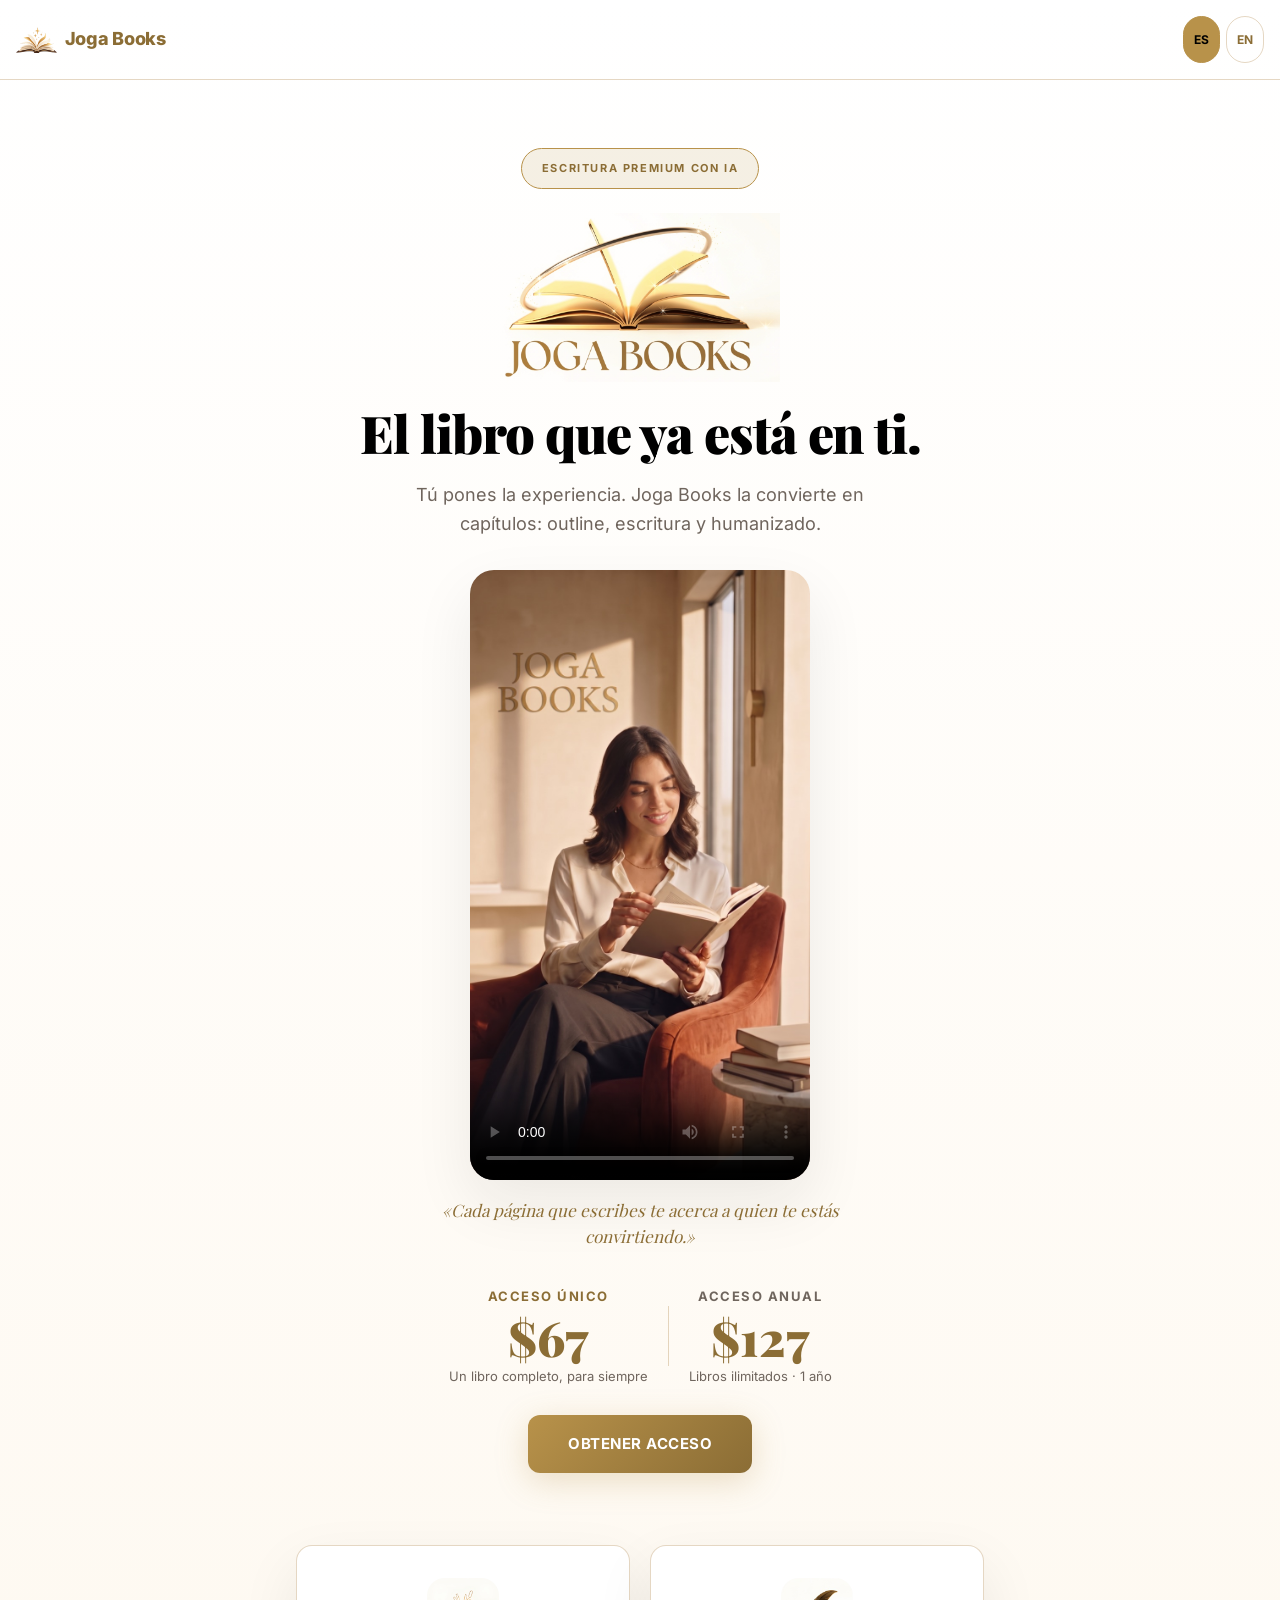
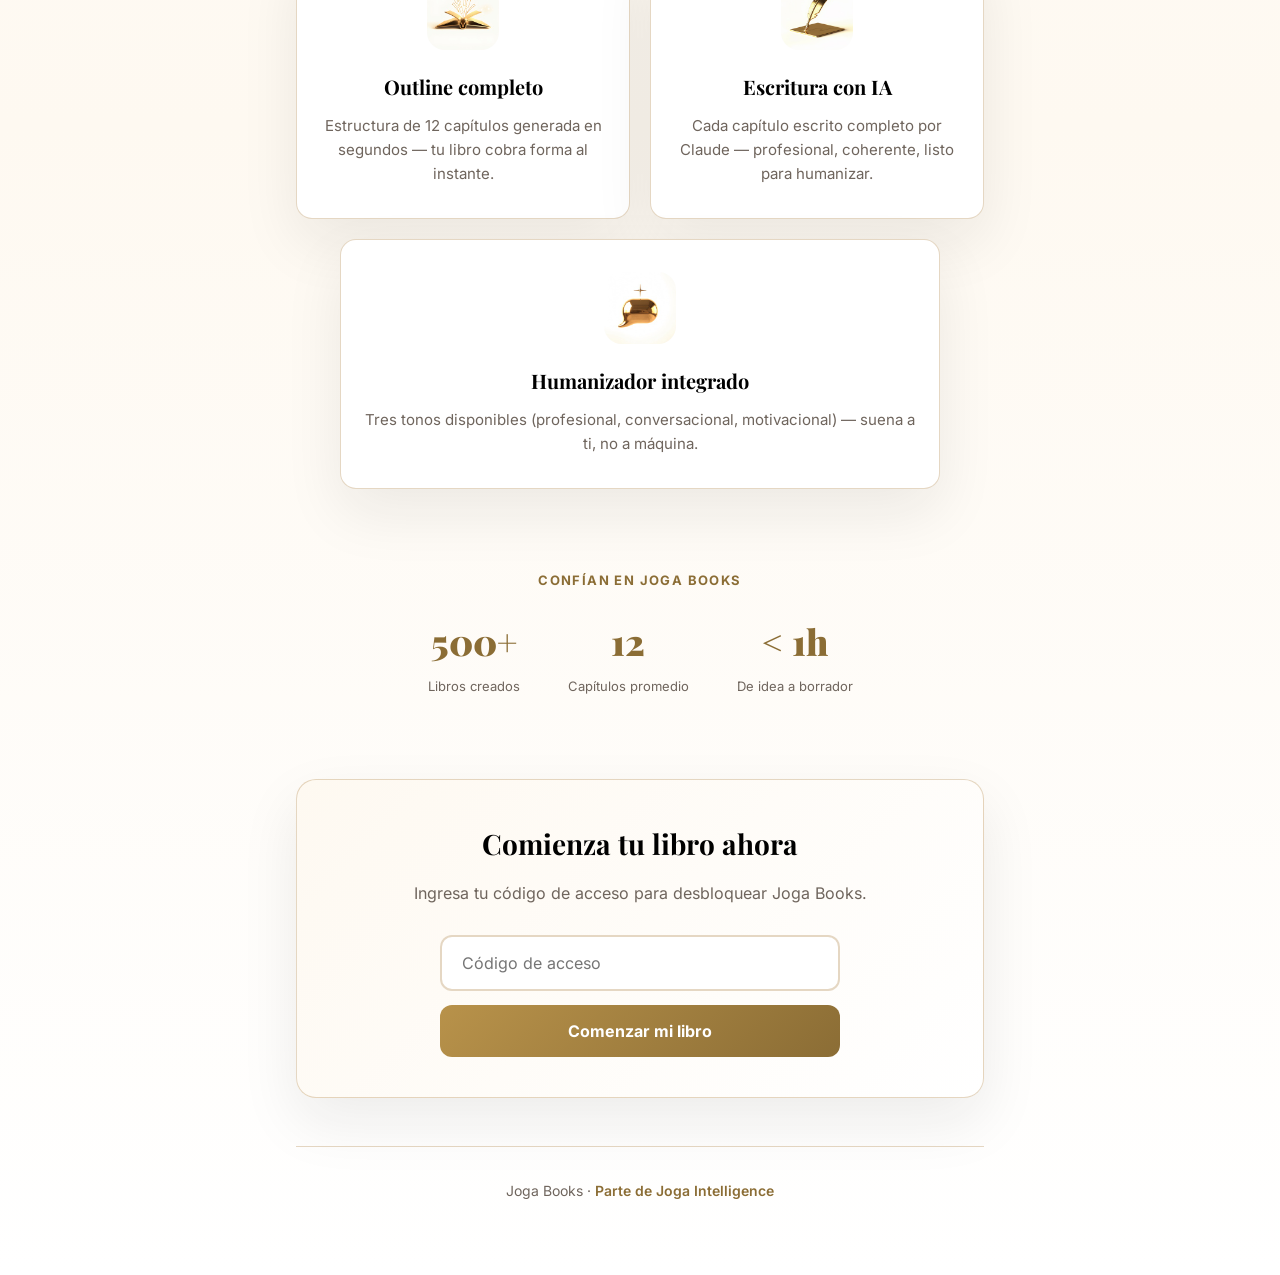
==== index.html @ 88cb4d75 "fix: merge conflict resuelto — pricing + video hero / merge conflict resolved" ====
<!DOCTYPE html>
<html lang="es">
<head>
<meta charset="UTF-8">
<meta name="viewport" content="width=device-width, initial-scale=1, viewport-fit=cover">
<title>Joga Books</title>
<meta name="theme-color" content="#b8924a">
<link rel="manifest" href="./assets/manifest.json">
<link rel="icon" type="image/png" sizes="32x32" href="./assets/favicon-32.png">
<link rel="apple-touch-icon" href="./assets/apple-touch-icon.png">
<link rel="stylesheet" href="./assets/styles.css">
<style>
  /* v26: landing profesional mejorada — hero mas impactante, mejor jerarquia, mas breathing room / v26: improved professional landing — more impactful hero, better hierarchy, more breathing room */
  .hero-section { text-align: center; padding: 48px 0 32px; max-width: 640px; margin: 0 auto; }
  .badge { display: inline-block; border: 1px solid var(--accent); border-radius: 999px; padding: 10px 20px; font-size: 11px; font-weight: 700; letter-spacing: 1.6px; color: var(--accent-text); text-transform: uppercase; background: var(--accent-soft); margin-bottom: 24px; }
  .logo-hero { display: block; width: 280px; max-width: 100%; height: auto; margin: 0 auto 24px; mix-blend-mode: multiply; }
  .hero-title { font-family: 'Playfair Display', Georgia, serif; font-size: 52px; font-weight: 900; line-height: 1.05; letter-spacing: -1px; margin-bottom: 20px; }
  @media (max-width: 480px) { .hero-title { font-size: 42px; } }
  .hero-subtitle { font-size: 18px; line-height: 1.6; color: var(--muted); max-width: 520px; margin: 0 auto; }

  .hero-photo-frame { max-width: 340px; margin: 32px auto 8px; border-radius: 24px; overflow: hidden; box-shadow: var(--shadow); aspect-ratio: 803 / 1440; }
  .hero-photo-frame video { display: block; width: 100%; height: 100%; object-fit: cover; background: #000; }
  .hero-quote { max-width: 420px; margin: 18px auto 0; font-family: 'Playfair Display', Georgia, serif; font-style: italic; font-size: 17px; line-height: 1.5; color: var(--accent-text); }

  .features-grid { display: grid; grid-template-columns: repeat(auto-fit, minmax(280px, 1fr)); gap: 20px; margin: 40px 0; }
  .feature-card { background: var(--surface); border: 1px solid var(--border); border-radius: 16px; padding: 32px 24px; text-align: center; transition: all 0.2s; box-shadow: var(--shadow); }
  .feature-card:hover { transform: translateY(-2px); box-shadow: 0 32px 80px rgba(31,25,22,.12); border-color: var(--accent); }
  .icon-wrap { position: relative; width: 72px; height: 72px; margin: 0 auto 20px; }
  .icon-poster, .icon-clip { position: absolute; inset: 0; width: 100%; height: 100%; object-fit: cover; border-radius: 18px; transition: opacity .3s; }
  .icon-clip { opacity: 0; mix-blend-mode: multiply; }
  .icon-clip.is-playing { opacity: 1; }
  .icon-poster.is-hidden { opacity: 0; }
  .feature-title { font-family: 'Playfair Display', Georgia, serif; font-size: 20px; font-weight: 700; margin-bottom: 10px; color: var(--text); }
  .feature-desc { font-size: 15px; line-height: 1.6; color: var(--muted); }
  
  .cta-section { background: linear-gradient(135deg, var(--surface-2), #fff); border: 1px solid var(--border); border-radius: 20px; padding: 40px 32px; text-align: center; margin: 48px 0; box-shadow: var(--shadow); }
  .cta-title { font-family: 'Playfair Display', Georgia, serif; font-size: 28px; font-weight: 700; margin-bottom: 12px; }
  .cta-desc { font-size: 16px; color: var(--muted); margin-bottom: 28px; }
  .input-wrapper { max-width: 400px; margin: 0 auto; }
  .input { width: 100%; padding: 16px 20px; border: 2px solid var(--border); border-radius: 12px; font-size: 16px; background: white; transition: all 0.2s; }
  .input:focus { outline: none; border-color: var(--accent); box-shadow: 0 0 0 3px var(--accent-soft); }
  .error-text { color: var(--color-error); font-size: 14px; margin-top: 10px; display: none; font-weight: 500; }
  .btn { display: block; width: 100%; padding: 16px 24px; border: none; border-radius: 12px; font-size: 16px; font-weight: 700; cursor: pointer; transition: all 0.2s; }
  .btn-primary { background: linear-gradient(135deg, var(--accent), var(--accent-text)); color: white; margin-top: 14px; }
  .btn-primary:hover:not(:disabled) { transform: translateY(-1px); box-shadow: 0 12px 32px rgba(184,146,74,.3); }
  .btn-primary:disabled { opacity: 0.6; cursor: not-allowed; }
  
  .social-proof { text-align: center; margin: 48px 0 24px; padding: 32px 20px; }
  .social-proof-title { font-size: 13px; font-weight: 700; text-transform: uppercase; letter-spacing: 1.4px; color: var(--accent-text); margin-bottom: 20px; }
  .stats { display: flex; justify-content: center; gap: 48px; flex-wrap: wrap; }
  .stat { text-align: center; }
  .stat-number { font-family: 'Playfair Display', Georgia, serif; font-size: 36px; font-weight: 900; color: var(--accent-text); display: block; }
  .stat-label { font-size: 13px; color: var(--muted); margin-top: 4px; }
  
  .footer { text-align: center; padding: 32px 20px; border-top: 1px solid var(--border); margin-top: 48px; }
  .footer-text { font-size: 14px; color: var(--muted); }
  .footer-link { color: var(--accent-text); text-decoration: none; font-weight: 600; }
  .footer-link:hover { text-decoration: underline; }
</style>
</head>
<body>
<header class="header">
  <div class="logo"><img src="./assets/logo-mark.png" alt="" width="41" height="26"> Joga Books</div>
  <div class="lang-switch">
    <button class="lang-btn" id="langEs" aria-label="Cambiar a español / Switch to Spanish">ES</button>
    <button class="lang-btn" id="langEn" aria-label="Cambiar a inglés / Switch to English">EN</button>
  </div>
</header>

<main class="container">
  <section class="hero-section">
    <span class="badge" data-i18n="hero.badge"></span>
    <img class="logo-hero" src="./assets/logo-hero.jpg" alt="" width="900" height="545">
    <h1 class="hero-title" data-i18n="hero.title"></h1>
    <p class="hero-subtitle" data-i18n="hero.subtitle"></p>
    <div class="hero-photo-frame">
      <video controls playsinline preload="metadata" poster="./assets/images/hero-lectora.jpg" width="803" height="1440">
        <source src="./assets/videos/hero-lectora.mp4" type="video/mp4">
      </video>
    </div>
    <p class="hero-quote" data-i18n="hero.quote"></p>

    <!-- PRICING STRIP -->
    <div style="display:flex;align-items:center;justify-content:center;gap:20px;margin-top:36px;flex-wrap:wrap;">
      <div style="text-align:center;">
        <div style="font-size:13px;font-weight:700;letter-spacing:1.5px;text-transform:uppercase;color:var(--accent-text);margin-bottom:6px;" data-i18n="pricing.label"></div>
        <div style="font-size:48px;font-weight:900;font-family:'Playfair Display',Georgia,serif;color:var(--accent-text);line-height:1;" data-i18n="pricing.price"></div>
        <div style="font-size:13px;color:var(--muted);margin-top:4px;" data-i18n="pricing.sub"></div>
      </div>
      <div style="width:1px;height:60px;background:var(--border);"></div>
      <div style="text-align:center;">
        <div style="font-size:13px;font-weight:700;letter-spacing:1.5px;text-transform:uppercase;color:var(--muted);margin-bottom:6px;" data-i18n="pricing.label2"></div>
        <div style="font-size:48px;font-weight:900;font-family:'Playfair Display',Georgia,serif;color:var(--accent-text);line-height:1;" data-i18n="pricing.price2"></div>
        <div style="font-size:13px;color:var(--muted);margin-top:4px;" data-i18n="pricing.sub2"></div>
      </div>
    </div>
    <a href="#access" style="display:inline-block;margin-top:28px;padding:16px 40px;background:linear-gradient(135deg,var(--accent),var(--accent-text));color:white;font-size:15px;font-weight:700;border-radius:12px;text-decoration:none;letter-spacing:0.5px;box-shadow:0 8px 32px rgba(184,146,74,.28);transition:all .3s;" data-i18n="pricing.cta"></a>
  </section>

  <section class="features-grid">
    <div class="feature-card">
      <div class="icon-wrap" aria-hidden="true">
        <img class="icon-poster" src="./assets/icon-outline-poster.jpg" alt="" width="240" height="240">
        <video class="icon-clip" src="./assets/icon-outline.mp4" muted playsinline preload="auto" width="240" height="240"></video>
      </div>
      <h3 class="feature-title" data-i18n="features.f1.title"></h3>
      <p class="feature-desc" data-i18n="features.f1.desc"></p>
    </div>
    <div class="feature-card">
      <div class="icon-wrap" aria-hidden="true">
        <img class="icon-poster" src="./assets/icon-chapters-poster.jpg" alt="" width="240" height="240">
        <video class="icon-clip" src="./assets/icon-chapters.mp4" muted playsinline preload="auto" width="240" height="240"></video>
      </div>
      <h3 class="feature-title" data-i18n="features.f2.title"></h3>
      <p class="feature-desc" data-i18n="features.f2.desc"></p>
    </div>
    <div class="feature-card" style="grid-column: 1/-1; max-width: 600px; margin: 0 auto; width: 100%;">
      <div class="icon-wrap" aria-hidden="true">
        <img class="icon-poster" src="./assets/icon-humanizer-poster.jpg" alt="" width="240" height="240">
        <video class="icon-clip" src="./assets/icon-humanizer.mp4" muted playsinline preload="auto" width="240" height="240"></video>
      </div>
      <h3 class="feature-title" data-i18n="features.f3.title"></h3>
      <p class="feature-desc" data-i18n="features.f3.desc"></p>
    </div>
  </section>

  <section class="social-proof">
    <p class="social-proof-title" data-i18n="proof.title"></p>
    <div class="stats">
      <div class="stat">
        <span class="stat-number" data-i18n="proof.stat1.num"></span>
        <span class="stat-label" data-i18n="proof.stat1.label"></span>
      </div>
      <div class="stat">
        <span class="stat-number" data-i18n="proof.stat2.num"></span>
        <span class="stat-label" data-i18n="proof.stat2.label"></span>
      </div>
      <div class="stat">
        <span class="stat-number" data-i18n="proof.stat3.num"></span>
        <span class="stat-label" data-i18n="proof.stat3.label"></span>
      </div>
    </div>
  </section>

  <section class="cta-section">
    <h2 class="cta-title" data-i18n="access.title"></h2>
    <p class="cta-desc" data-i18n="access.desc"></p>
    <div class="input-wrapper">
      <input class="input" id="accessCode" type="text" data-i18n-placeholder="access.placeholder" autocomplete="off">
      <p class="error-text" id="accessError"></p>
      <button class="btn btn-primary" id="enterBtn" data-i18n="access.button"></button>
    </div>
  </section>

  <footer class="footer">
    <p class="footer-text">
      <span data-i18n="footer.text"></span> · 
      <a href="https://joga4live.github.io/joga-intelligence/" class="footer-link" data-i18n="footer.link"></a>
    </p>
  </footer>
</main>

<div id="toast" role="status" aria-live="polite"></div>

<script src="./assets/i18n.js"></script>
<script src="./gate.js"></script>
<script>
"use strict";
var i18n = {
  es: {
    title: "Joga Books",
    hero: { 
      badge: "Escritura premium con IA",
      title: "El libro que ya está en ti.",
      subtitle: "Tú pones la experiencia. Joga Books la convierte en capítulos: outline, escritura y humanizado.",
      quote: "«Cada página que escribes te acerca a quien te estás convirtiendo.»"
    },
    features: { 
      f1: { title: "Outline completo", desc: "Estructura de 12 capítulos generada en segundos — tu libro cobra forma al instante." },
      f2: { title: "Escritura con IA", desc: "Cada capítulo escrito completo por Claude — profesional, coherente, listo para humanizar." },
      f3: { title: "Humanizador integrado", desc: "Tres tonos disponibles (profesional, conversacional, motivacional) — suena a ti, no a máquina." }
    },
    proof: {
      title: "Confían en Joga Books",
      stat1: { num: "500+", label: "Libros creados" },
      stat2: { num: "12", label: "Capítulos promedio" },
      stat3: { num: "< 1h", label: "De idea a borrador" }
    },
    access: { 
      title: "Comienza tu libro ahora",
      desc: "Ingresa tu código de acceso para desbloquear Joga Books.",
      placeholder: "Código de acceso", 
      button: "Comenzar mi libro",
      invalid: "Código inválido. Verifica e intenta de nuevo.", 
      empty: "Ingresa un código." 
    },
    pricing: {
      label: "Acceso único",
      price: "$67",
      sub: "Un libro completo, para siempre",
      label2: "Acceso anual",
      price2: "$127",
      sub2: "Libros ilimitados · 1 año",
      cta: "OBTENER ACCESO"
    },
    footer: { 
      text: "Joga Books", 
      link: "Parte de Joga Intelligence" 
    }
  },
  en: {
    title: "Joga Books",
    hero: { 
      badge: "Premium AI writing",
      title: "The book already within you.",
      subtitle: "You bring the expertise. Joga Books turns it into chapters: outline, writing, and humanizing.",
      quote: "“Every page you write brings you closer to who you're becoming.”"
    },
    features: { 
      f1: { title: "Complete outline", desc: "12-chapter structure generated in seconds — your book takes shape instantly." },
      f2: { title: "AI writing", desc: "Every chapter fully written by Claude — professional, coherent, ready to humanize." },
      f3: { title: "Built-in humanizer", desc: "Three tones available (professional, conversational, motivational) — sounds like you, not a machine." }
    },
    proof: {
      title: "Trusted by authors",
      stat1: { num: "500+", label: "Books created" },
      stat2: { num: "12", label: "Chapters average" },
      stat3: { num: "< 1h", label: "Idea to draft" }
    },
    access: { 
      title: "Start your book now",
      desc: "Enter your access code to unlock Joga Books.",
      placeholder: "Access code", 
      button: "Start my book",
      invalid: "Invalid code. Check it and try again.", 
      empty: "Enter a code." 
    },
    pricing: {
      label: "Single access",
      price: "$67",
      sub: "One complete book, forever",
      label2: "Annual access",
      price2: "$127",
      sub2: "Unlimited books · 1 year",
      cta: "GET ACCESS"
    },
    footer: { 
      text: "Joga Books", 
      link: "Part of Joga Intelligence" 
    }
  }
};
var t = jogaI18n(i18n);

try { if (localStorage.getItem("jogaBooks_licensed") === "true") location.replace("./app.html"); } catch (e) {}

var codeInput = document.getElementById("accessCode");
var errEl = document.getElementById("accessError");
var btn = document.getElementById("enterBtn");

function showError(msg) { errEl.textContent = msg; errEl.style.display = "block"; }
function hideError() { errEl.style.display = "none"; }

async function tryEnter() {
  hideError();
  var code = codeInput.value.trim();
  var table = t.table();
  if (!code) { showError(table.access.empty); return; }
  btn.disabled = true;
  try {
    var ok = await window.jogaBooksGate.validate(code);
    if (ok) {
      localStorage.setItem("jogaBooks_licensed", "true");
      location.href = "./app.html";
    } else {
      showError(table.access.invalid);
    }
  } catch (e) {
    showError(table.access.invalid);
  } finally {
    btn.disabled = false;
  }
}

btn.addEventListener("click", tryEnter);
codeInput.addEventListener("keydown", function (e) { if (e.key === "Enter") tryEnter(); });

function startIcon(clip) {
  var poster = clip.previousElementSibling;
  function ready() {
    if (clip.classList.contains("is-playing")) return;
    var p = clip.play();
    if (p && p.then) p.then(function () { clip.classList.add("is-playing"); poster.classList.add("is-hidden"); }).catch(function () {});
  }
  clip.addEventListener("canplay", ready);
  clip.addEventListener("loadeddata", ready);
  if (clip.readyState >= 3) ready();
  clip.addEventListener("ended", function () {
    clip.currentTime = 0;
    if (clip.readyState >= 3) clip.play().catch(function () {});
    else clip.addEventListener("canplay", function () { clip.play().catch(function () {}); }, { once: true });
  });
}
document.querySelectorAll(".icon-clip").forEach(startIcon);

if ("serviceWorker" in navigator) {
  window.addEventListener("load", function () { navigator.serviceWorker.register("./sw.js").catch(function () {}); });
}
</script>
</body>
</html>
---- assets/styles.css ----
/* assets/styles.css — Joga Books
   Hoja de estilo compartida por las 5 pantallas (index/app/wizard/editor/export).
   Shared stylesheet used by all 5 screens. Un solo lugar para colores y tipografia
   asi ninguna pantalla los reinventa. / One place for colors and type so no screen
   reinvents them. Mobile-first: reglas base = telefono, @media min-width = escritorio.
   Ver AGENTS.md / BRIEF.md para el sistema de color y tipografia exactos —
   AVISO (v11): esos dos archivos quedaron desactualizados con la paleta oscura
   vieja tras este cambio; ver implementacion-mvp-25ago-v11.md. / NOTICE (v11):
   those two files are now stale with the old dark palette; see the v11 handoff. */

/* v11: identidad Joga Intelligence — Playfair Display (titulos) + Inter (cuerpo).
   Reemplaza a Manrope (ronda 9), que ya no se usa. / v11: Joga Intelligence
   identity — Playfair Display (titles) + Inter (body). Replaces Manrope
   (round 9), no longer used. */
@font-face {
  font-family: 'Playfair Display';
  src: url('./playfair.woff2') format('woff2');
  font-weight: 400 900;
  font-style: normal;
  font-display: swap;
}
@font-face {
  font-family: 'Inter';
  src: url('./inter.woff2') format('woff2');
  font-weight: 300 800;
  font-style: normal;
  font-display: swap;
}

:root {
  /* v11: paleta clara/dorada, copiada exacta del :root de joga-intelligence-repo/index.html
     (nombres nuevos porque los viejos --color-bg-deep/--color-primary/etc. mentirian
     apuntando a blanco/dorado). / v11: light/gold palette, copied exact from
     joga-intelligence-repo/index.html's :root (renamed because the old
     --color-bg-deep/--color-primary/etc. names would lie pointing at white/gold now). */
  --bg: #ffffff;
  --bg-2: #efe3cf;
  --surface: #ffffff;
  --surface-2: #fef9f1;
  --text: #000000;
  --muted: #6f655d;
  --accent: #b8924a;
  --accent-text: #8b6d35; /* v13 (tarea 1): era #8d6f37 (copiado exacto de Joga Intelligence), fallaba 4.49:1 sobre --surface-2 (min 4.5) en 3 lugares reales; ahora 4.62:1 crema / 4.84:1 blanco */
  --accent-hover: #90723a; /* v13 (tarea 2): separado de --accent-text — como texto quiere oscurecerse (arriba), como fondo del hover con texto negro encima quiere aclararse; un mismo token no podia servir a los dos. Texto negro da 4.65:1, y se nota distinto de --accent (7.25:1) */
  --accent-soft: rgba(184,146,74,.14);
  --border: rgba(180,141,85,.35);
  --shadow: 0 24px 60px rgba(31,25,22,.08);
  /* Funcionales de Joga Books (no vienen de Joga Intelligence) — re-decididos
     para fondo claro, con contraste medido, no trasladados a ciegas (v11).
     Joga Books functional colors (not part of Joga Intelligence's palette) —
     re-decided for a light background, measured, not copied blindly. */
  --color-success: #22C55E; /* sin cambio: solo se usa como fondo con SU PROPIO texto oscuro (9.22:1), nunca suelto como texto */
  --color-error: #B91C1C;   /* era #EF4444 (3.76:1 como texto, fallaba AA); ahora 6.47:1 sobre blanco */
  --color-profesional: #2563EB;    /* era #60A5FA (2.54:1); ahora 5.17:1 sobre blanco, 4.93:1 sobre surface-2 */
  --color-conversacional: #047857; /* era #34D399 (1.92:1); ahora 5.48:1 sobre blanco, 5.23:1 sobre surface-2 */
  --color-motivacional: #C2410C;   /* era #F97316 (2.80:1); ahora 5.18:1 sobre blanco, 4.94:1 sobre surface-2 */
}

* { box-sizing: border-box; }
html, body { margin: 0; padding: 0; }
body {
  background: linear-gradient(180deg, #fff, var(--surface-2) 60%, #fff);
  color: var(--text);
  font-family: 'Inter', -apple-system, BlinkMacSystemFont, 'Segoe UI', sans-serif;
  font-size: 16px;
  line-height: 1.7;
}
h1, h2, h3, p, ul { margin: 0; }
a { color: inherit; }
button { font-family: inherit; cursor: pointer; }
input, textarea, select { font-family: inherit; }

.container { max-width: 480px; margin: 0 auto; padding: 20px 16px 40px; }
@media (min-width: 768px) { .container { max-width: 720px; } }

.hero-title { font-family: 'Playfair Display', Georgia, serif; font-size: 44px; font-weight: 700; line-height: 1.1; letter-spacing: -0.5px; }
.section-title { font-family: 'Playfair Display', Georgia, serif; font-size: 19px; font-weight: 700; }
.label { font-size: 11px; font-weight: 700; text-transform: uppercase; letter-spacing: 1.4px; color: var(--accent-text); } /* v11: era 600/1px/--color-muted, ahora 700/1.4px/--accent-text (identidad Joga Intelligence) */
.muted { color: var(--muted); }

/* v15: app.html no cabia a 320px (medido: 361px de contenido natural vs
   320 de viewport, faltaban 41px) — el logo y el boton "+ Nuevo libro" se
   partian a la mitad. En vez de encoger tipografia/padding (arriesga los
   44px tactiles o el texto), se deja que el encabezado pase a una segunda
   fila ordenada cuando no cabe en una: flex-wrap solo actua si hace falta,
   nada se achica en las 5 pantallas donde ya cabia en una fila.
   v15: app.html didn't fit at 320px (measured: 361px of natural content
   vs 320 viewport, 41px short) — the logo and the "+ New book" button
   were breaking mid-phrase. Instead of shrinking type/padding (risks the
   44px tap targets or the text), the header is allowed to wrap to an
   orderly second row only when it doesn't fit — nothing shrinks on the
   4 screens that already fit on one row. */
.header {
  display: flex; align-items: center; justify-content: space-between;
  padding: 16px; border-bottom: 1px solid var(--border);
  flex-wrap: wrap; row-gap: 8px;
}
.logo { font-weight: 900; font-size: 18px; letter-spacing: -0.3px; color: var(--accent-text); flex-shrink: 0; display: inline-flex; align-items: center; gap: 8px; } /* v15: nunca se achica ni envuelve su propio texto, si no cabe se va entera a la fila 2. v24 (logo de Jose): inline-flex para alinear la marca con el texto */
/* v24: la marca del libro, recortada del logo de Jose. Solo el simbolo: el lockup completo es vertical y su palabra "BOOKS" quedaria en 2px, ilegible, en una cabecera de 26px. El nombre lo sigue poniendo el texto de al lado, en letra real, que se lee mejor que dibujada. / v24: the book mark cropped from Jose's logo. Symbol only: the full stacked lockup would render its "BOOKS" at 2px, illegible, in a 26px header. The name stays as real text beside it, which reads better than drawn. */
.logo img { height: 26px; width: auto; display: block; }

.btn {
  display: inline-flex; align-items: center; justify-content: center; gap: 6px;
  padding: 14px 20px; min-height: 44px; border-radius: 999px; border: none; /* v11: 10px->999px (pildora, "Forma" del plan); min-height se conserva sin tocar */
  font-size: 15px; font-weight: 700; text-decoration: none;
}
.btn-primary { background: var(--accent); color: var(--text); } /* v11: el plan pedia texto blanco (2.90:1, falla AA); el sitio real usa texto oscuro sobre el mismo dorado (6.00:1) — se siguio ese patron real, con var(--text) da 7.25:1. Ver reporte. */
.btn-primary:hover { background: var(--accent-hover); }
.btn-primary:disabled { opacity: .45; cursor: not-allowed; }
.btn-ghost { background: transparent; color: var(--text); border: 1px solid var(--border); }
.btn-ghost:disabled { opacity: .45; cursor: not-allowed; }
.btn-block { width: 100%; }
.btn-sm { padding: 15px 14px; font-size: 13px; border-radius: 999px; }

/* v14: el boton unico que alternaba se leia al reves (mostraba el idioma
   al que cambiarias, no el activo) — reemplazado por dos pildoras, una por
   idioma, con el activo resaltado (patron del sitio joga4live.github.io).
   v14: the single toggling button read backwards (showed the language
   you'd switch TO, not the active one) — replaced by two pills, one per
   language, with the active one highlighted (joga4live.github.io's own
   pattern). */
.lang-switch { display: flex; gap: 6px; flex-shrink: 0; }
.lang-btn {
  background: transparent; border: 1px solid var(--border);
  color: var(--accent-text); border-radius: 999px; padding: 15px 10px; font-size: 12px; font-weight: 700;
}
.lang-btn.active { background: var(--accent); color: var(--text); border-color: var(--accent); } /* mismo par que ya pasa 7.25:1 en .btn-primary, no se inventa uno nuevo */

.card {
  background: var(--surface); border: 1px solid var(--border);
  border-radius: 20px; padding: 16px; box-shadow: var(--shadow); /* v11: 14px->20px, +box-shadow ("Forma" del plan) */
}
.card-tint { background: var(--surface-2); }
.card-selectable { cursor: pointer; transition: border-color .15s, box-shadow .15s; }
.card-selectable.selected { border-color: var(--accent); box-shadow: 0 0 0 3px var(--accent-soft); }

.input, textarea.input {
  width: 100%; background: var(--surface); border: 1px solid var(--border);
  color: var(--text); border-radius: 999px; padding: 12px 14px; font-size: 15px;
}
.input:focus, textarea.input:focus { outline: none; border-color: var(--accent); }
textarea.input { resize: vertical; min-height: 140px; line-height: 1.7; border-radius: 20px; } /* v11: la pildora completa no tiene sentido en una caja multilinea alta, se queda en el radio de tarjeta */

.error-text { color: var(--color-error); font-size: 13px; }

/* Toast — errores del Worker se muestran aqui, nunca solo en console.log */
#toast {
  position: fixed; left: 16px; right: 16px; bottom: 16px; z-index: 999;
  padding: 12px 16px; border-radius: 10px; font-size: 14px; font-weight: 600;
  background: var(--color-error); color: #fff; display: none; /* v11: rojo mas oscuro que antes (--color-error), blanco vuelve a pasar: 6.47:1 */
}
#toast.show { display: block; }
#toast.success { background: var(--color-success); color: var(--text); } /* v11: el texto base ahora es blanco (para el rojo); el verde necesita texto oscuro: 9.22:1 */

/* Barra de progreso wizard / wizard progress bar */
.steps { display: flex; justify-content: space-between; padding: 16px; gap: 4px; }
.step { flex: 1; text-align: center; }
.step-dot { width: 22px; height: 22px; margin: 0 auto 6px; border-radius: 50%; border: 2px solid var(--border); display: flex; align-items: center; justify-content: center; font-size: 11px; font-weight: 700; color: var(--muted); }
.step.done .step-dot { background: var(--color-success); border-color: var(--color-success); color: var(--text); }
.step.active .step-dot { border-color: var(--accent); color: var(--accent-text); }
.step-label { font-size: 10px; color: var(--muted); }

/* Progreso de libro / book progress */
.progress-bar { background: var(--border); border-radius: 6px; height: 8px; overflow: hidden; }
.progress-fill { background: var(--accent); height: 100%; }

/* Skeleton loader */
.skeleton { background: linear-gradient(90deg, var(--surface-2) 25%, var(--border) 50%, var(--surface-2) 75%); background-size: 200% 100%; animation: sk 1.4s infinite; border-radius: 10px; height: 64px; margin-bottom: 10px; }
@keyframes sk { 0% { background-position: 200% 0; } 100% { background-position: -200% 0; } }

.grid-2 { display: grid; grid-template-columns: minmax(0,1fr) minmax(0,1fr); gap: 10px; }
.grid-4 { display: grid; grid-template-columns: repeat(2, 1fr); gap: 8px; }
@media (min-width: 600px) { .grid-4 { grid-template-columns: repeat(4, 1fr); } }

.tone-btn { border: 1px solid var(--border); background: var(--surface); color: var(--text); border-radius: 999px; padding: 14px 10px; font-size: 13px; font-weight: 700; }
.tone-btn.on-profesional { border-color: var(--color-profesional); color: var(--color-profesional); }
.tone-btn.on-conversacional { border-color: var(--color-conversacional); color: var(--color-conversacional); }
.tone-btn.on-motivacional { border-color: var(--color-motivacional); color: var(--color-motivacional); }

.footer { text-align: center; padding: 24px 16px; color: var(--muted); font-size: 12px; }
/* ===== v29: orbe de espera (aprobado por Jose) / waiting orb =====
   TODO en porcentajes y con min(): vive en la columna del editor, que es estrecha.
   Con medidas fijas se salia 220 px y sacaba barra horizontal (medido antes de
   publicar). Medido despues a 1200, 375 y 320 px: 0 px de desborde en los tres.
   / All percentages and min(): it lives in the narrow editor column. With fixed
   sizes it overflowed by 220 px. Measured after: 0 px overflow at 1200/375/320. */
.jbo{text-align:center;padding:22px 8px 6px;max-width:100%;overflow:hidden}
.jbo-stage{position:relative;width:min(264px,100%);aspect-ratio:1/1;margin:0 auto;container-type:inline-size}
.jbo-halo{position:absolute;inset:-11%;border-radius:50%;background:radial-gradient(circle,rgba(255,45,120,.34),rgba(139,92,246,.20) 42%,rgba(0,229,255,0) 72%);animation:jbo-breathe 4.6s ease-in-out infinite}
.jbo-core{position:absolute;inset:15%;border-radius:50%;background:conic-gradient(from 0deg,#ffb020,#ff2d78,#8b5cf6,#00e5ff,#00ffa3,#ffb020);animation:jbo-spin 4.6s linear infinite;box-shadow:0 0 46px rgba(255,45,120,.6),0 0 92px rgba(139,92,246,.4),inset 0 0 40px rgba(255,255,255,.28)}
.jbo-gloss{position:absolute;inset:15%;border-radius:50%;background:radial-gradient(circle at 32% 26%,rgba(255,255,255,.8),rgba(255,255,255,0) 46%)}
.jbo-plate{position:absolute;inset:26.5%;border-radius:50%;background:radial-gradient(circle,rgba(20,10,30,.66),rgba(20,10,30,.32) 70%,rgba(20,10,30,0) 100%)}
.jbo-lockup{position:absolute;inset:0;display:flex;flex-direction:column;align-items:center;justify-content:center;gap:2px}
.jbo-name{font-family:"Playfair Display",Georgia,serif;font-weight:700;font-size:clamp(24px,17cqw,44px);color:#fff;line-height:1;letter-spacing:.5px;text-shadow:0 2px 14px rgba(0,0,0,.8),0 0 30px rgba(255,255,255,.35)}
.jbo-books{font-weight:600;font-size:clamp(8px,5cqw,13px);color:#fff;letter-spacing:.38em;text-transform:uppercase;text-shadow:0 2px 10px rgba(0,0,0,.85)}
.jbo-ring{position:absolute;inset:3%;border-radius:50%;border:3px solid rgba(255,176,32,.75);border-top-color:#8b5cf6;border-bottom-color:#00e5ff;transform:rotateX(70deg);animation:jbo-spinX 3.4s linear infinite;box-shadow:0 0 18px rgba(139,92,246,.5)}
.jbo-ring2{position:absolute;inset:0;border-radius:50%;border:3px solid rgba(255,45,120,.5);border-left-color:#00ffa3;transform:rotateY(72deg);animation:jbo-spinY 5.2s linear infinite;box-shadow:0 0 16px rgba(0,255,163,.4)}
.jbo-orbit{position:absolute;inset:0;animation:jbo-spin 7s linear infinite}
.jbo-orbit.b{animation-duration:9.5s;animation-direction:reverse}
.jbo-dot{position:absolute;width:5%;height:5%;border-radius:50%;top:-2.5%;left:47.5%}
.jbo-dot.p{background:#8b5cf6;box-shadow:0 0 20px #8b5cf6,0 0 38px #8b5cf6}
.jbo-dot.c{background:#00e5ff;box-shadow:0 0 20px #00e5ff,0 0 38px #00e5ff;top:auto;bottom:-2.5%}
.jbo-label{margin-top:22px;font-size:16px;font-weight:600}
.jbo-sub{margin-top:5px;font-size:13px;color:#6b6158}
@keyframes jbo-spin{to{transform:rotate(360deg)}}
@keyframes jbo-spinX{to{transform:rotateX(70deg) rotate(360deg)}}
@keyframes jbo-spinY{to{transform:rotateY(72deg) rotate(360deg)}}
@keyframes jbo-breathe{0%,100%{opacity:.6;transform:scale(.93)}50%{opacity:1;transform:scale(1.08)}}
/* Hay gente a la que el movimiento le marea. / Motion makes some people dizzy. */
@media (prefers-reduced-motion:reduce){.jbo-core,.jbo-ring,.jbo-ring2,.jbo-orbit,.jbo-halo{animation:none!important}}
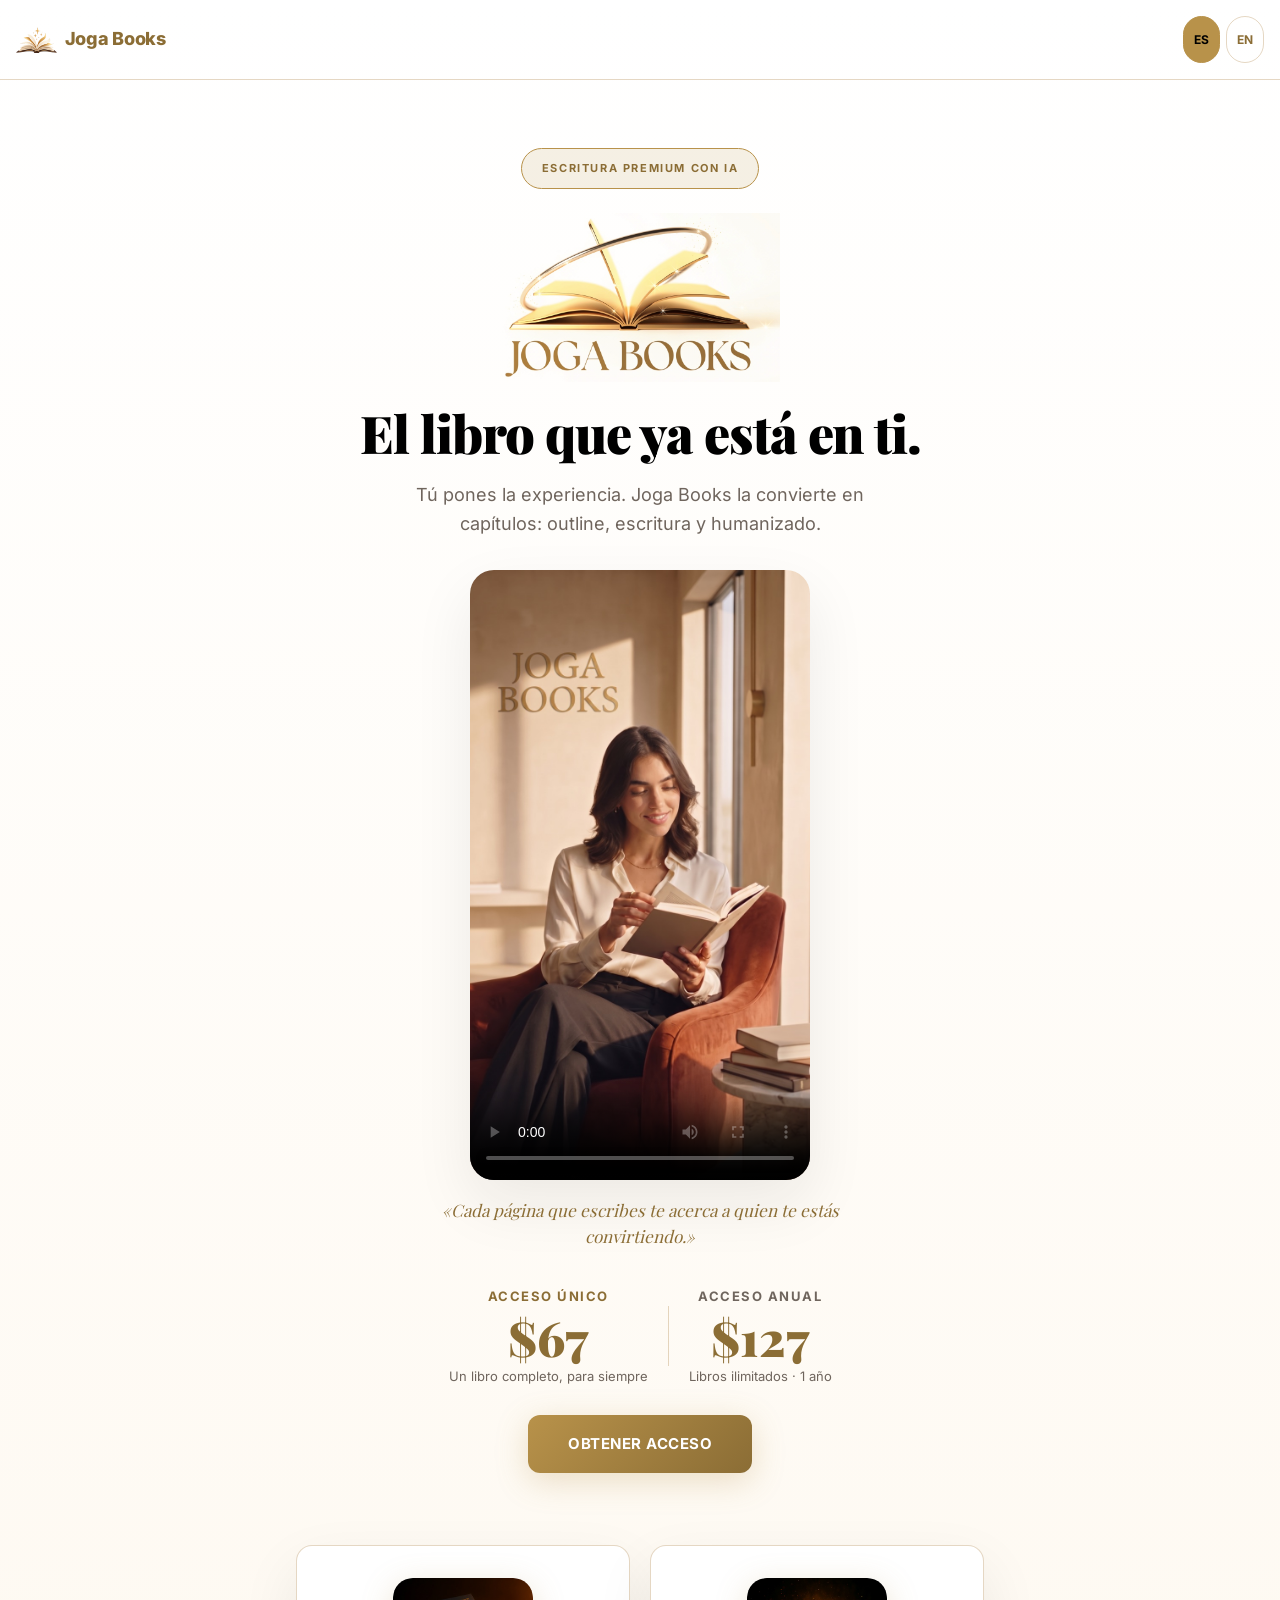
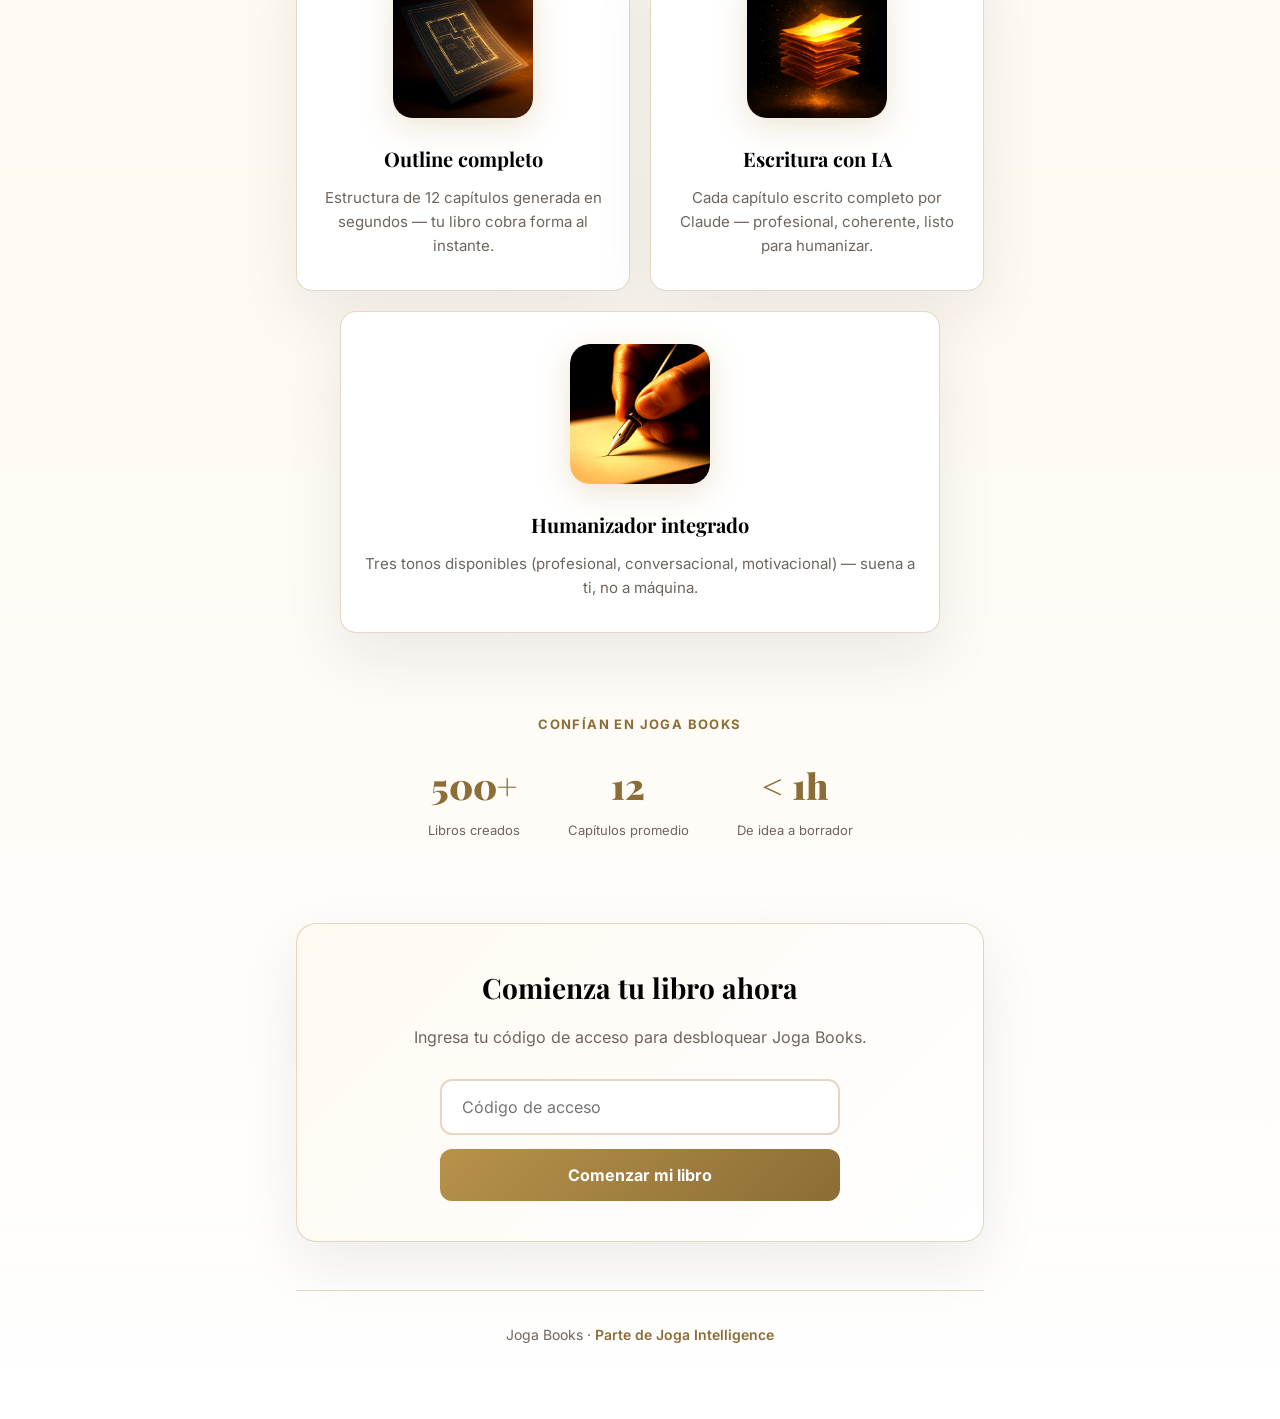
==== commit e192a24f: "feat: íconos AI grandes + pricing 7/27 + sw v33 / AI icons + pricing update" ====
--- a/index.html
+++ b/index.html
@@ -25,7 +25,7 @@
   .features-grid { display: grid; grid-template-columns: repeat(auto-fit, minmax(280px, 1fr)); gap: 20px; margin: 40px 0; }
   .feature-card { background: var(--surface); border: 1px solid var(--border); border-radius: 16px; padding: 32px 24px; text-align: center; transition: all 0.2s; box-shadow: var(--shadow); }
   .feature-card:hover { transform: translateY(-2px); box-shadow: 0 32px 80px rgba(31,25,22,.12); border-color: var(--accent); }
-  .icon-wrap { position: relative; width: 72px; height: 72px; margin: 0 auto 20px; }
+  .icon-wrap { position: relative; width: 140px; height: 140px; margin: 0 auto 24px; border-radius: 20px; overflow: hidden; box-shadow: 0 8px 32px rgba(184,146,74,.25); }
   .icon-poster, .icon-clip { position: absolute; inset: 0; width: 100%; height: 100%; object-fit: cover; border-radius: 18px; transition: opacity .3s; }
   .icon-clip { opacity: 0; mix-blend-mode: multiply; }
   .icon-clip.is-playing { opacity: 1; }
@@ -100,7 +100,7 @@
   <section class="features-grid">
     <div class="feature-card">
       <div class="icon-wrap" aria-hidden="true">
-        <img class="icon-poster" src="./assets/icon-outline-poster.jpg" alt="" width="240" height="240">
+        <img class="icon-poster" src="[data-uri]" alt="" width="240" height="240">
         <video class="icon-clip" src="./assets/icon-outline.mp4" muted playsinline preload="auto" width="240" height="240"></video>
       </div>
       <h3 class="feature-title" data-i18n="features.f1.title"></h3>
@@ -108,7 +108,7 @@
     </div>
     <div class="feature-card">
       <div class="icon-wrap" aria-hidden="true">
-        <img class="icon-poster" src="./assets/icon-chapters-poster.jpg" alt="" width="240" height="240">
+        <img class="icon-poster" src="[data-uri]" alt="" width="240" height="240">
         <video class="icon-clip" src="./assets/icon-chapters.mp4" muted playsinline preload="auto" width="240" height="240"></video>
       </div>
       <h3 class="feature-title" data-i18n="features.f2.title"></h3>
@@ -116,7 +116,7 @@
     </div>
     <div class="feature-card" style="grid-column: 1/-1; max-width: 600px; margin: 0 auto; width: 100%;">
       <div class="icon-wrap" aria-hidden="true">
-        <img class="icon-poster" src="./assets/icon-humanizer-poster.jpg" alt="" width="240" height="240">
+        <img class="icon-poster" src="[data-uri]" alt="" width="240" height="240">
         <video class="icon-clip" src="./assets/icon-humanizer.mp4" muted playsinline preload="auto" width="240" height="240"></video>
       </div>
       <h3 class="feature-title" data-i18n="features.f3.title"></h3>
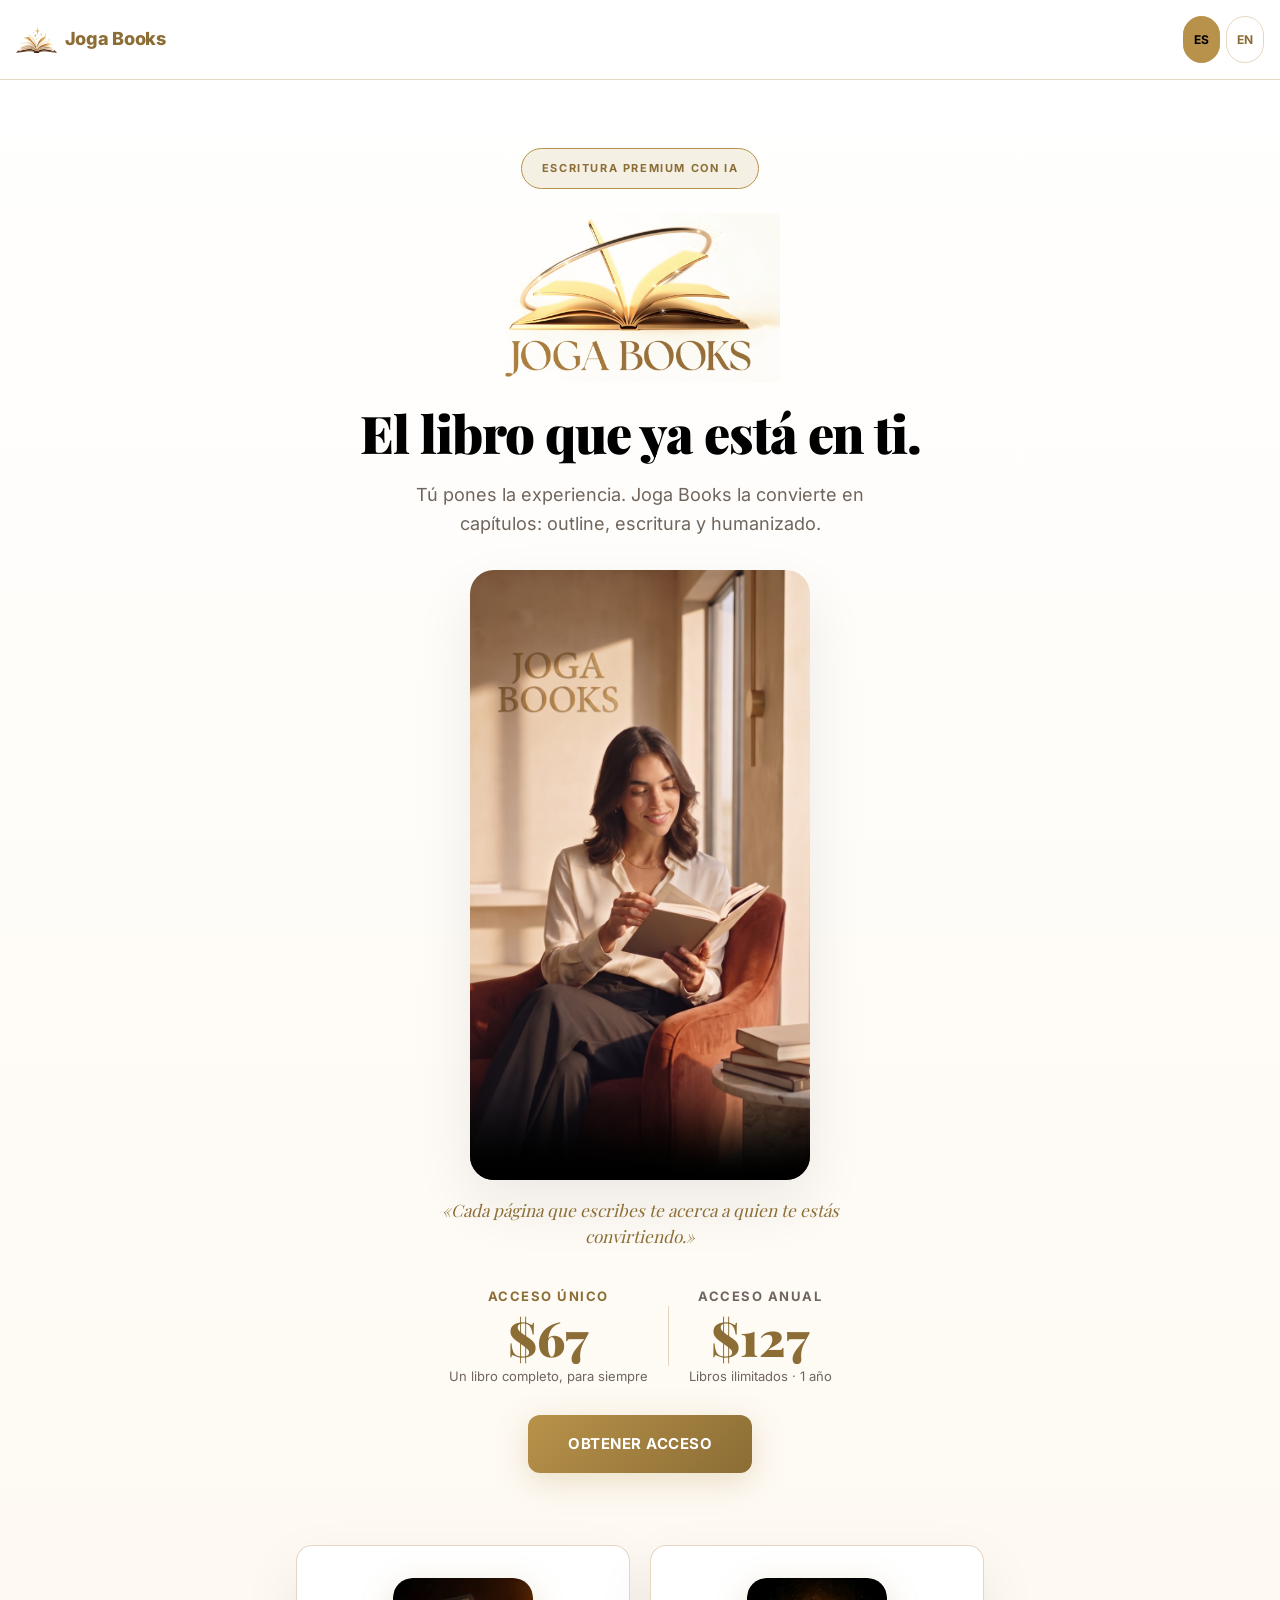
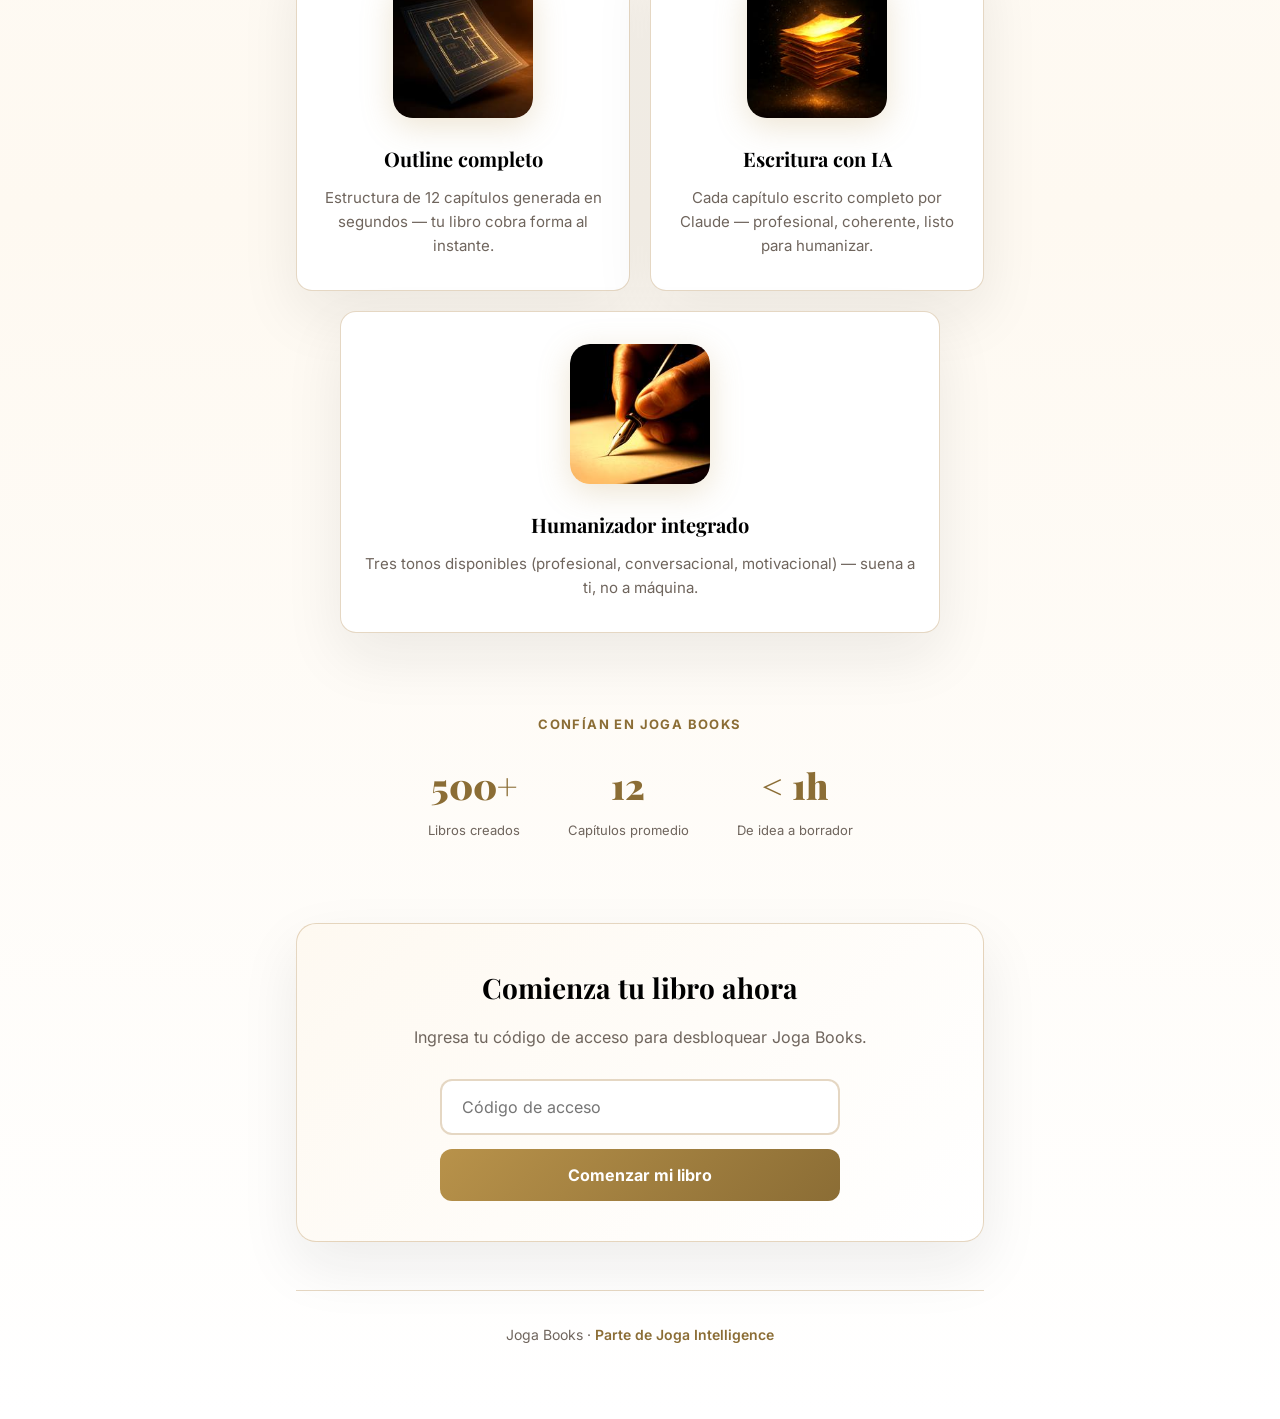
==== commit 29b0d475: "fix: iconos reducidos 7KB c/u — total 38KB / icons reduced for GitHub" ====
--- a/index.html
+++ b/index.html
@@ -100,7 +100,7 @@
   <section class="features-grid">
     <div class="feature-card">
       <div class="icon-wrap" aria-hidden="true">
-        <img class="icon-poster" src="[data-uri]" alt="" width="240" height="240">
+        <img class="icon-poster" src="[data-uri]" alt="" width="240" height="240">
         <video class="icon-clip" src="./assets/icon-outline.mp4" muted playsinline preload="auto" width="240" height="240"></video>
       </div>
       <h3 class="feature-title" data-i18n="features.f1.title"></h3>
@@ -108,7 +108,7 @@
     </div>
     <div class="feature-card">
       <div class="icon-wrap" aria-hidden="true">
-        <img class="icon-poster" src="[data-uri]" alt="" width="240" height="240">
+        <img class="icon-poster" src="[data-uri]" alt="" width="240" height="240">
         <video class="icon-clip" src="./assets/icon-chapters.mp4" muted playsinline preload="auto" width="240" height="240"></video>
       </div>
       <h3 class="feature-title" data-i18n="features.f2.title"></h3>
@@ -116,7 +116,7 @@
     </div>
     <div class="feature-card" style="grid-column: 1/-1; max-width: 600px; margin: 0 auto; width: 100%;">
       <div class="icon-wrap" aria-hidden="true">
-        <img class="icon-poster" src="[data-uri]" alt="" width="240" height="240">
+        <img class="icon-poster" src="[data-uri]" alt="" width="240" height="240">
         <video class="icon-clip" src="./assets/icon-humanizer.mp4" muted playsinline preload="auto" width="240" height="240"></video>
       </div>
       <h3 class="feature-title" data-i18n="features.f3.title"></h3>
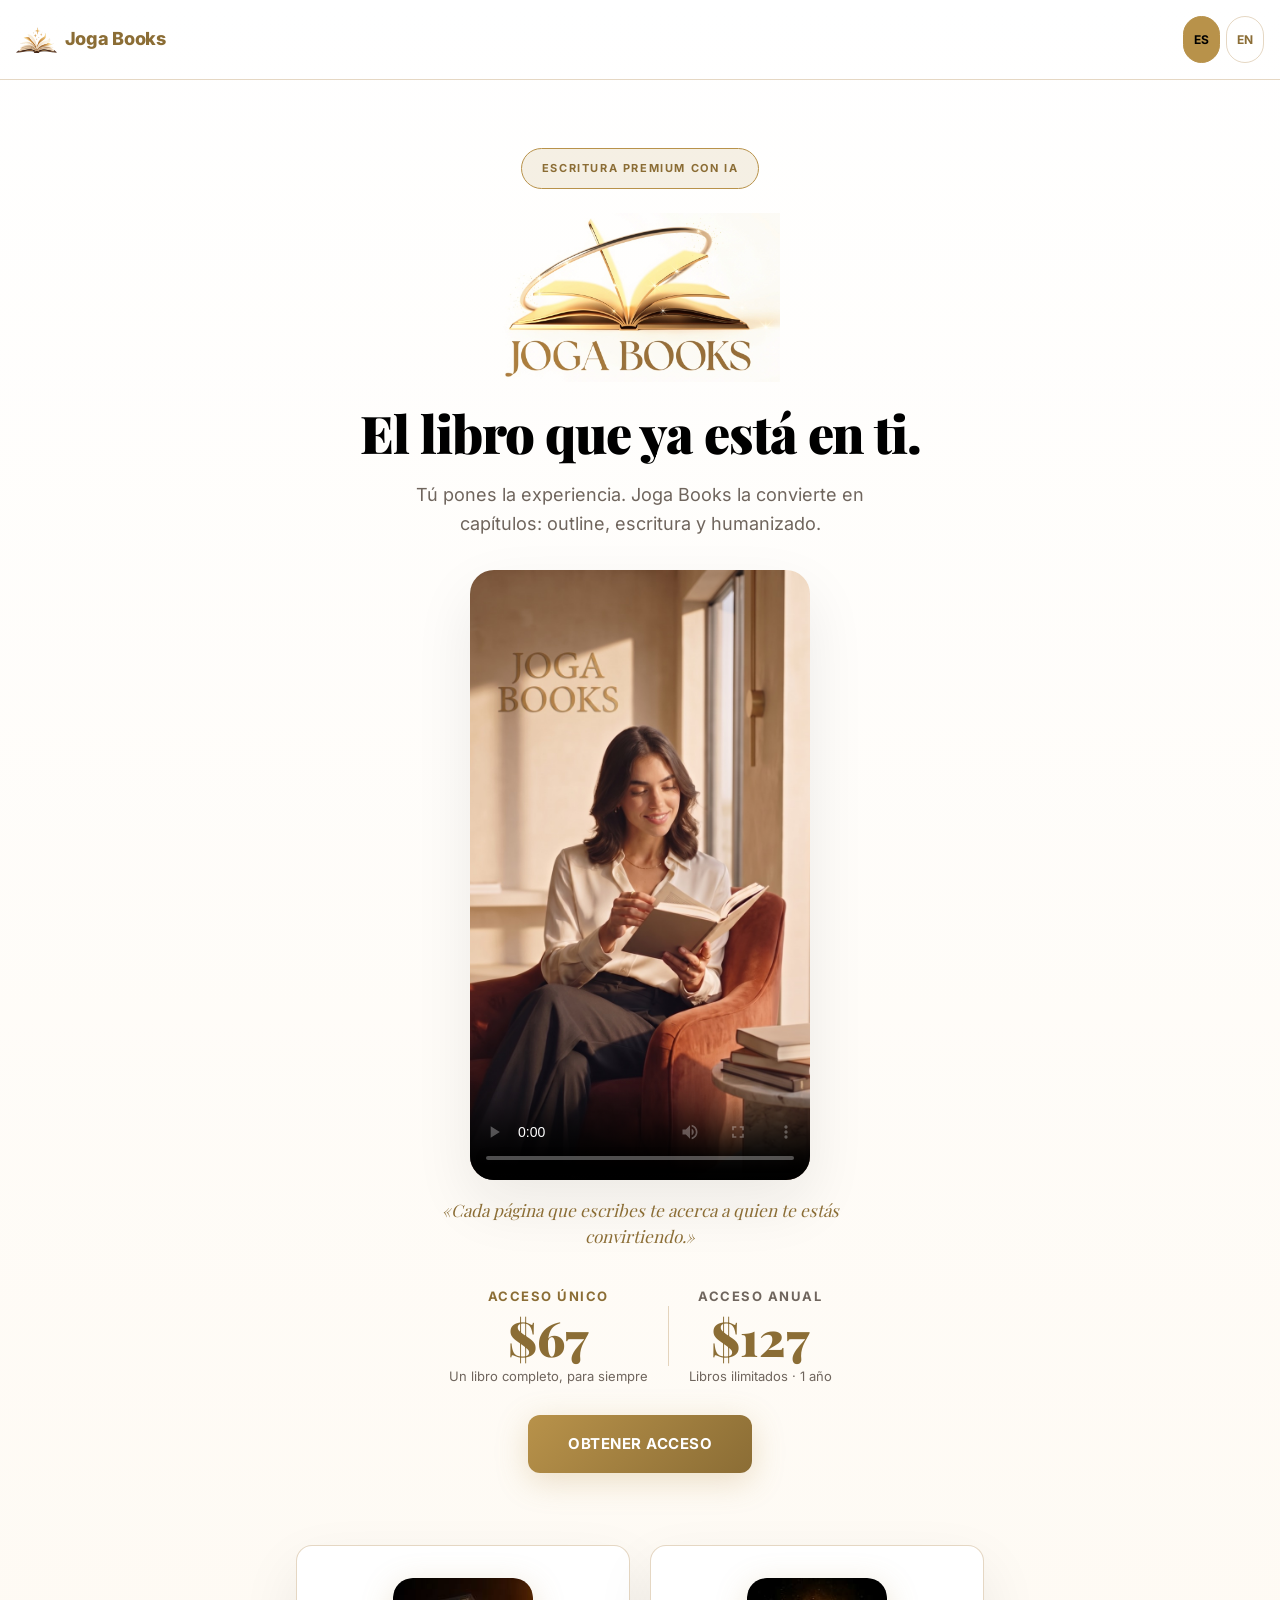
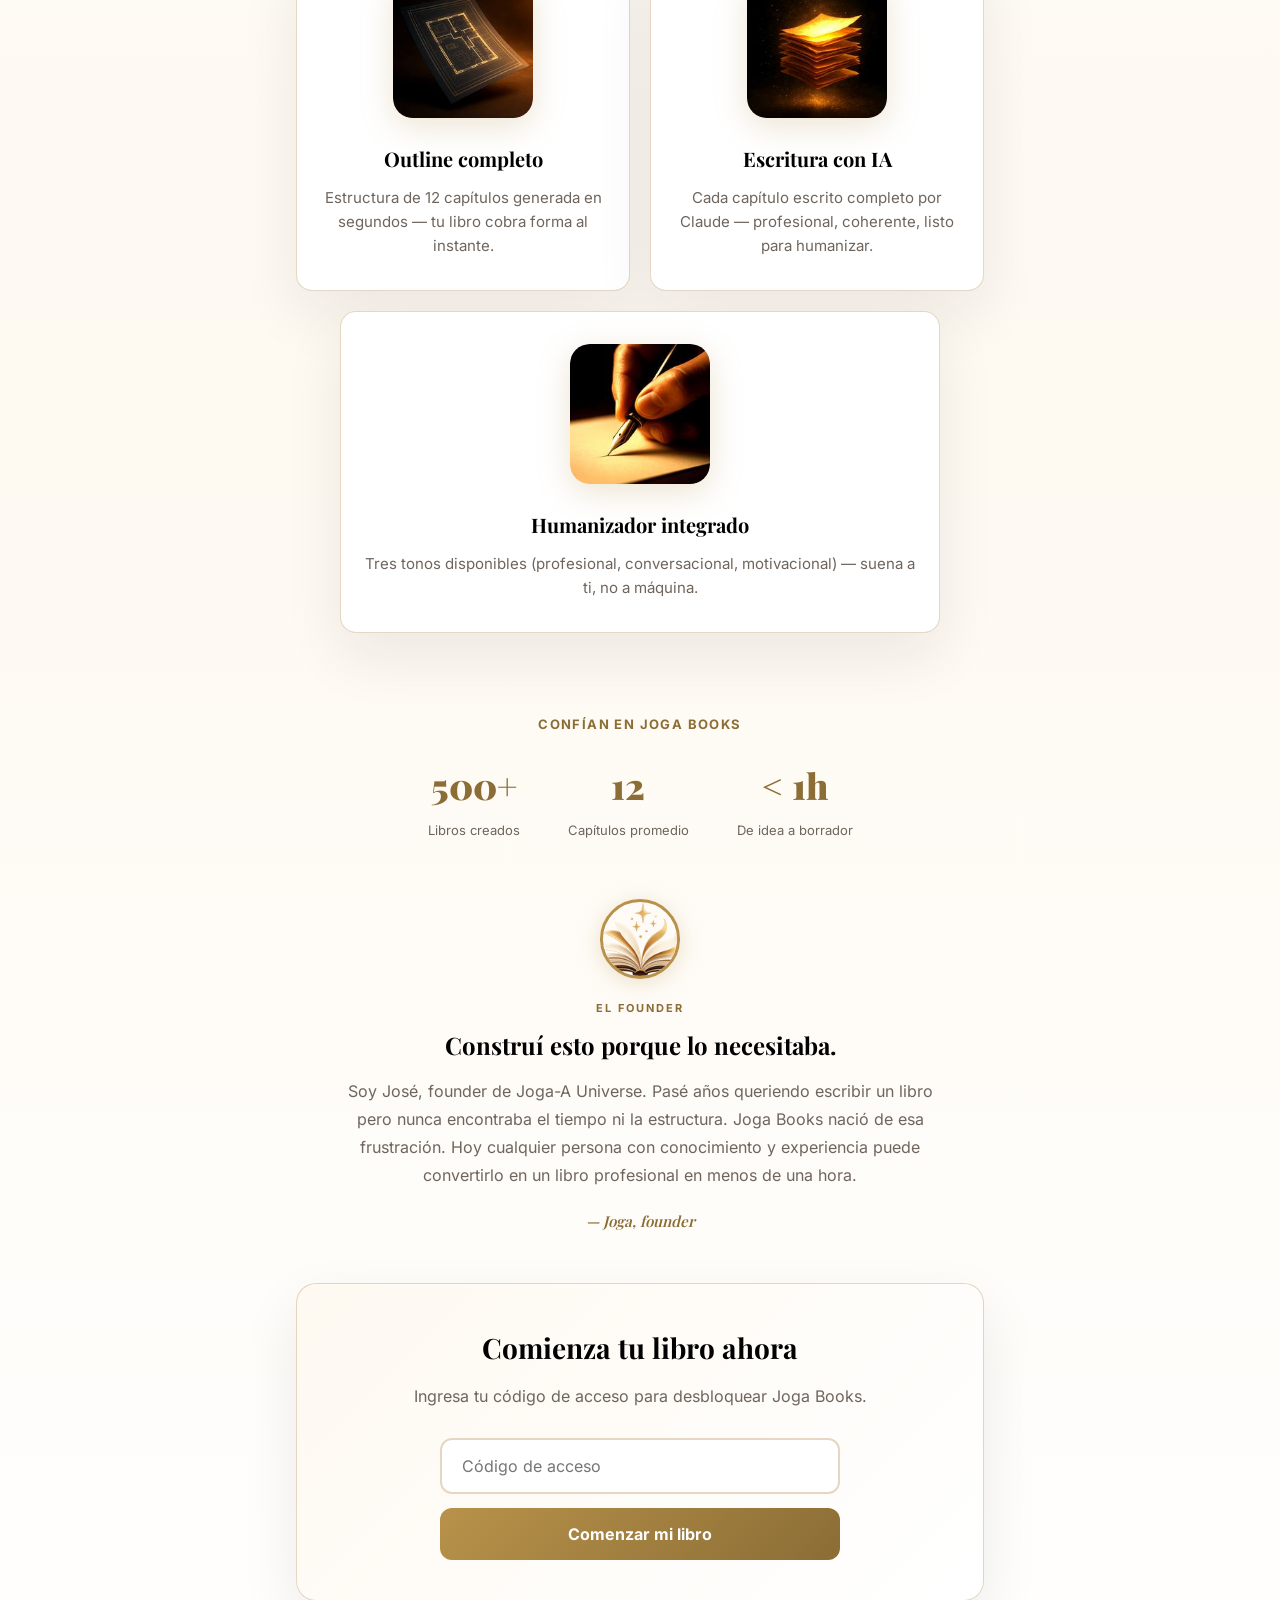
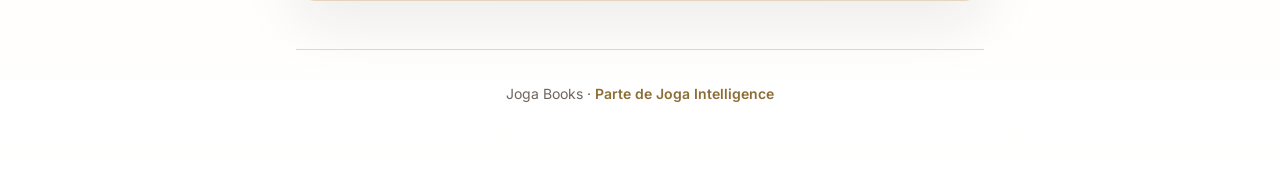
==== commit d60f196b: "feat: sección founder José — quién eres tú / founder story section ES+EN" ====
--- a/index.html
+++ b/index.html
@@ -142,7 +142,18 @@
     </div>
   </section>
 
-  <section class="cta-section">
+  <!-- FOUNDER SECTION -->
+  <section style="max-width:640px;margin:0 auto 48px;padding:0 20px;text-align:center;">
+    <div style="width:80px;height:80px;border-radius:50%;overflow:hidden;margin:0 auto 20px;border:3px solid var(--accent);box-shadow:0 4px 20px rgba(184,146,74,.25);">
+      <img src="./assets/logo-mark.png" alt="Joga" style="width:100%;height:100%;object-fit:cover;">
+    </div>
+    <p style="font-size:11px;font-weight:700;letter-spacing:2px;text-transform:uppercase;color:var(--accent-text);margin-bottom:12px;" data-i18n="founder.label"></p>
+    <h3 style="font-family:'Playfair Display',Georgia,serif;font-size:24px;font-weight:700;margin-bottom:16px;line-height:1.3;" data-i18n="founder.title"></h3>
+    <p style="font-size:16px;line-height:1.75;color:var(--muted);margin-bottom:20px;" data-i18n="founder.text"></p>
+    <p style="font-size:15px;font-weight:600;color:var(--accent-text);font-family:'Playfair Display',Georgia,serif;font-style:italic;" data-i18n="founder.sig"></p>
+  </section>
+
+  <section class="cta-section" id="access">
     <h2 class="cta-title" data-i18n="access.title"></h2>
     <p class="cta-desc" data-i18n="access.desc"></p>
     <div class="input-wrapper">
@@ -206,6 +217,12 @@
     footer: { 
       text: "Joga Books", 
       link: "Parte de Joga Intelligence" 
+    },
+    founder: {
+      label: "El founder",
+      title: "Construí esto porque lo necesitaba.",
+      text: "Soy José, founder de Joga-A Universe. Pasé años queriendo escribir un libro pero nunca encontraba el tiempo ni la estructura. Joga Books nació de esa frustración. Hoy cualquier persona con conocimiento y experiencia puede convertirlo en un libro profesional en menos de una hora.",
+      sig: "— Joga, founder"
     }
   },
   en: {
@@ -247,6 +264,12 @@
     footer: { 
       text: "Joga Books", 
       link: "Part of Joga Intelligence" 
+    },
+    founder: {
+      label: "The founder",
+      title: "I built this because I needed it.",
+      text: "I'm José, founder of Joga-A Universe. I spent years wanting to write a book but never found the time or structure. Joga Books was born from that frustration. Today anyone with knowledge and experience can turn it into a professional book in under an hour.",
+      sig: "— Joga, founder"
     }
   }
 };
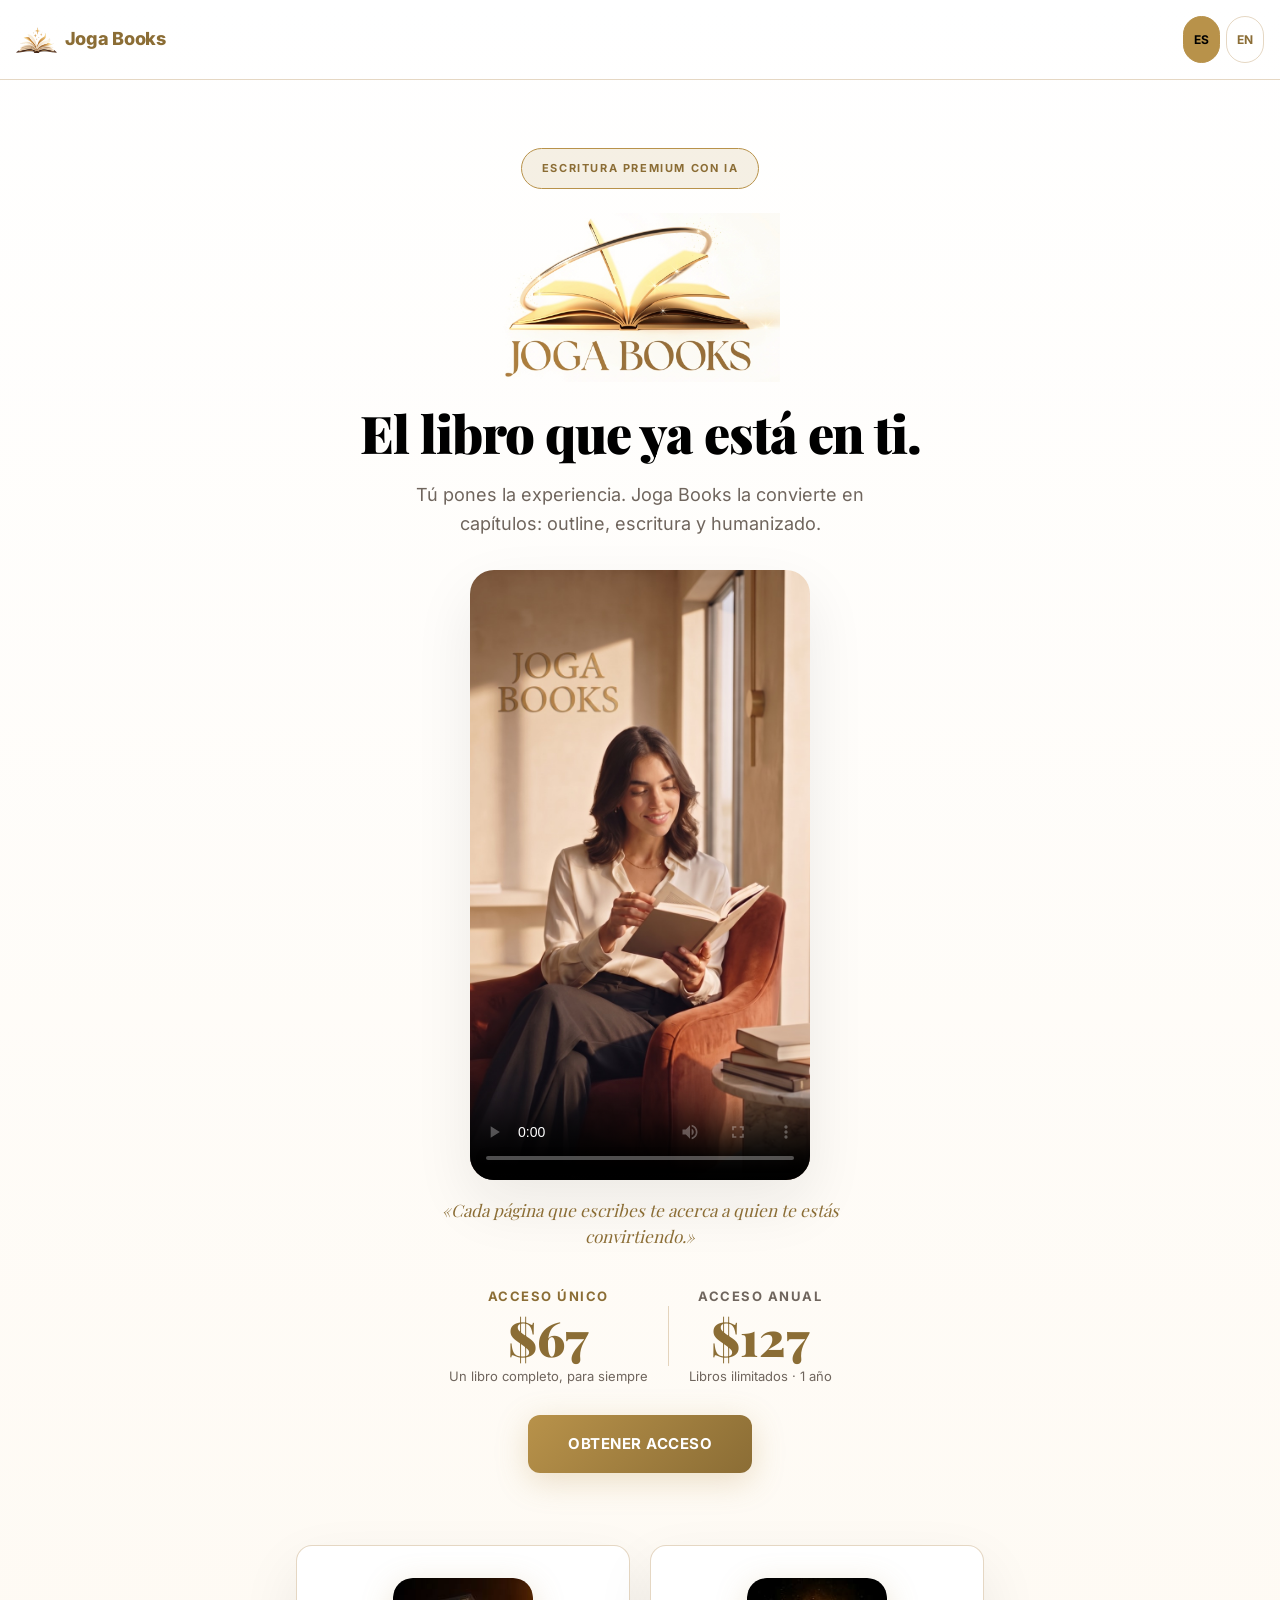
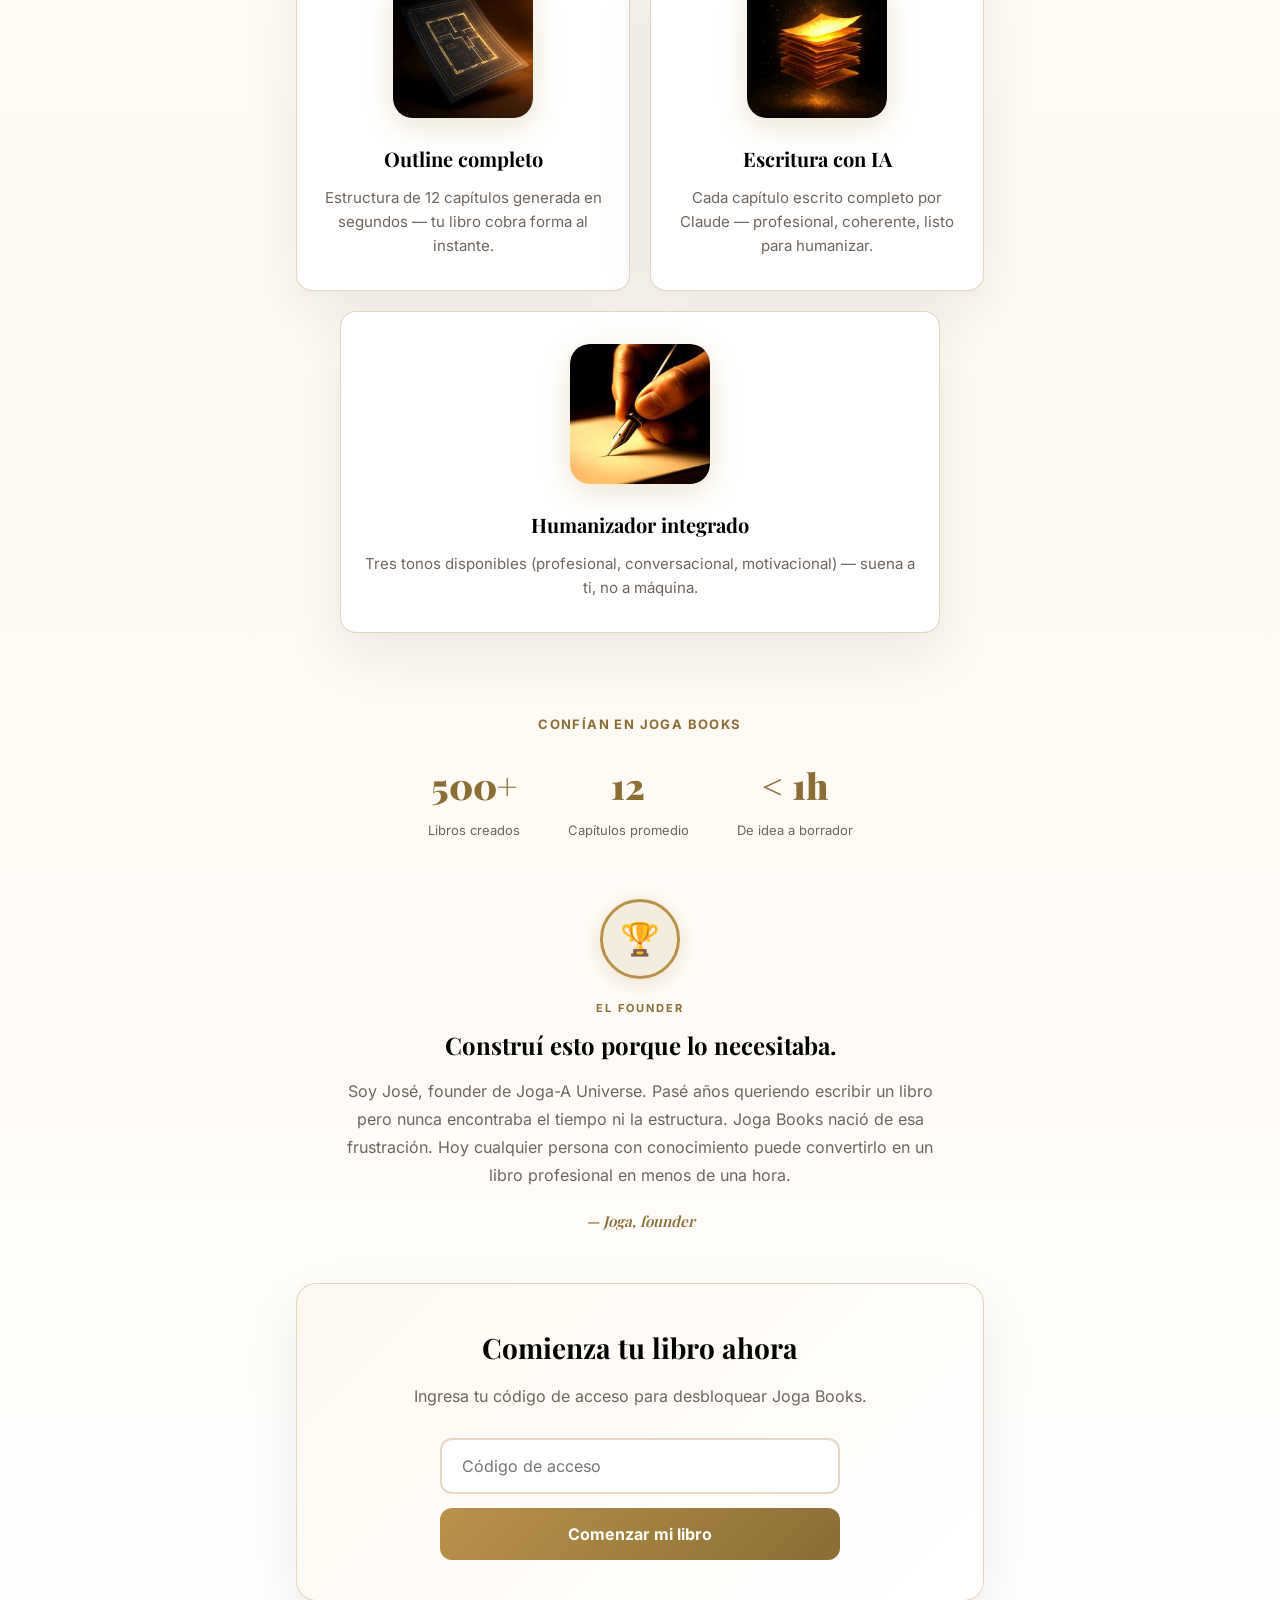
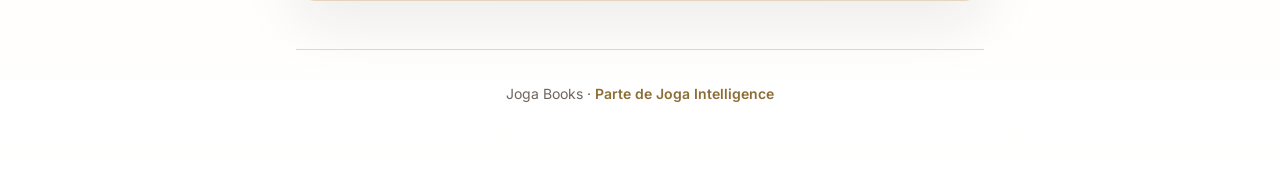
==== commit d6345035: "fix: sección founder visible — texto directo sin data-i18n / founder section now visible" ====
--- a/index.html
+++ b/index.html
@@ -144,13 +144,13 @@
 
   <!-- FOUNDER SECTION -->
   <section style="max-width:640px;margin:0 auto 48px;padding:0 20px;text-align:center;">
-    <div style="width:80px;height:80px;border-radius:50%;overflow:hidden;margin:0 auto 20px;border:3px solid var(--accent);box-shadow:0 4px 20px rgba(184,146,74,.25);">
-      <img src="./assets/logo-mark.png" alt="Joga" style="width:100%;height:100%;object-fit:cover;">
-    </div>
-    <p style="font-size:11px;font-weight:700;letter-spacing:2px;text-transform:uppercase;color:var(--accent-text);margin-bottom:12px;" data-i18n="founder.label"></p>
-    <h3 style="font-family:'Playfair Display',Georgia,serif;font-size:24px;font-weight:700;margin-bottom:16px;line-height:1.3;" data-i18n="founder.title"></h3>
-    <p style="font-size:16px;line-height:1.75;color:var(--muted);margin-bottom:20px;" data-i18n="founder.text"></p>
-    <p style="font-size:15px;font-weight:600;color:var(--accent-text);font-family:'Playfair Display',Georgia,serif;font-style:italic;" data-i18n="founder.sig"></p>
+    <div style="width:80px;height:80px;border-radius:50%;overflow:hidden;margin:0 auto 20px;border:3px solid var(--accent);box-shadow:0 4px 20px rgba(184,146,74,.25);background:var(--accent-soft);display:flex;align-items:center;justify-content:center;font-size:32px;">
+      🏆
+    </div>
+    <p style="font-size:11px;font-weight:700;letter-spacing:2px;text-transform:uppercase;color:var(--accent-text);margin-bottom:12px;">El Founder</p>
+    <h3 style="font-family:'Playfair Display',Georgia,serif;font-size:24px;font-weight:700;margin-bottom:16px;line-height:1.3;color:var(--text);">Construí esto porque lo necesitaba.</h3>
+    <p style="font-size:16px;line-height:1.75;color:var(--muted);margin-bottom:20px;">Soy José, founder de Joga-A Universe. Pasé años queriendo escribir un libro pero nunca encontraba el tiempo ni la estructura. Joga Books nació de esa frustración. Hoy cualquier persona con conocimiento puede convertirlo en un libro profesional en menos de una hora.</p>
+    <p style="font-size:15px;font-weight:600;color:var(--accent-text);font-family:'Playfair Display',Georgia,serif;font-style:italic;">— Joga, founder</p>
   </section>
 
   <section class="cta-section" id="access">
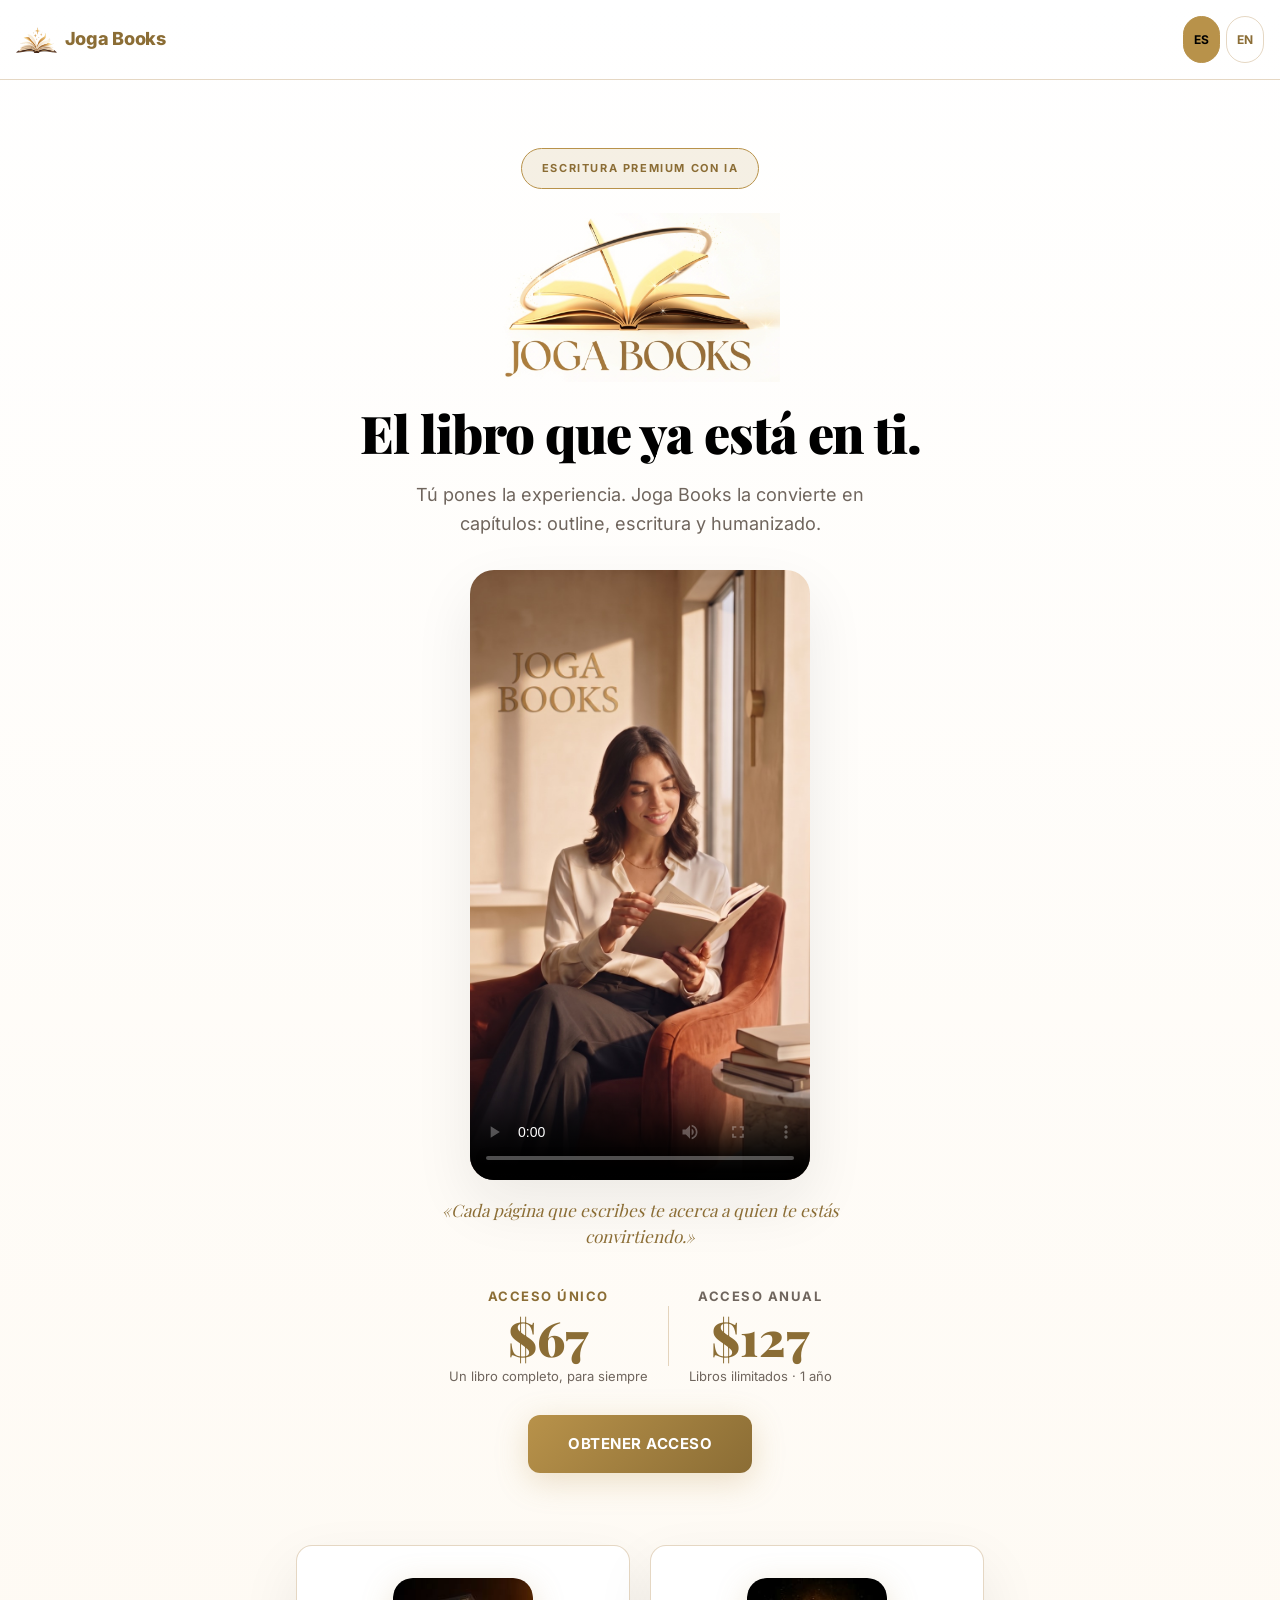
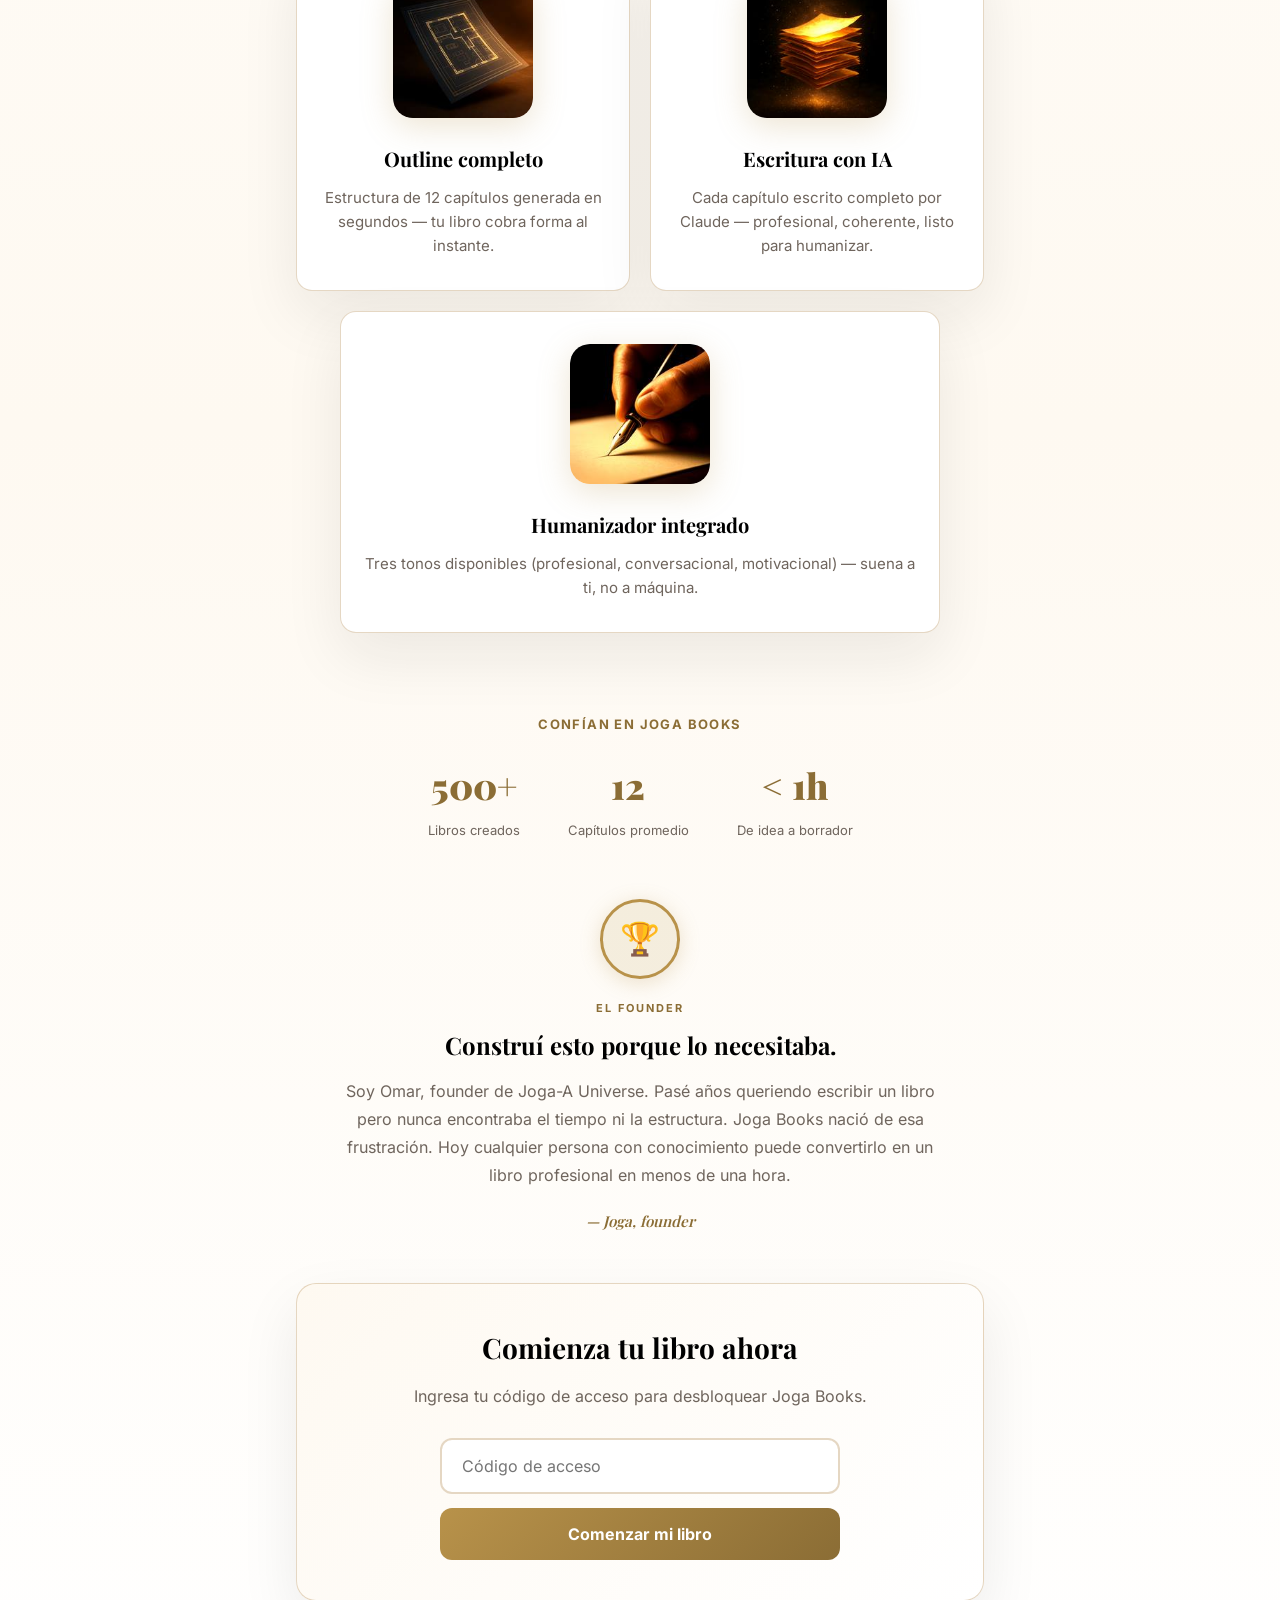
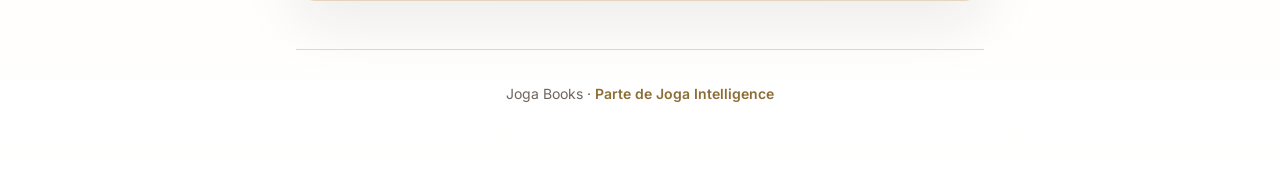
==== commit 3424c896: "fix: founder name Omar / nombre founder Omar" ====
--- a/index.html
+++ b/index.html
@@ -149,7 +149,7 @@
     </div>
     <p style="font-size:11px;font-weight:700;letter-spacing:2px;text-transform:uppercase;color:var(--accent-text);margin-bottom:12px;">El Founder</p>
     <h3 style="font-family:'Playfair Display',Georgia,serif;font-size:24px;font-weight:700;margin-bottom:16px;line-height:1.3;color:var(--text);">Construí esto porque lo necesitaba.</h3>
-    <p style="font-size:16px;line-height:1.75;color:var(--muted);margin-bottom:20px;">Soy José, founder de Joga-A Universe. Pasé años queriendo escribir un libro pero nunca encontraba el tiempo ni la estructura. Joga Books nació de esa frustración. Hoy cualquier persona con conocimiento puede convertirlo en un libro profesional en menos de una hora.</p>
+    <p style="font-size:16px;line-height:1.75;color:var(--muted);margin-bottom:20px;">Soy Omar, founder de Joga-A Universe. Pasé años queriendo escribir un libro pero nunca encontraba el tiempo ni la estructura. Joga Books nació de esa frustración. Hoy cualquier persona con conocimiento puede convertirlo en un libro profesional en menos de una hora.</p>
     <p style="font-size:15px;font-weight:600;color:var(--accent-text);font-family:'Playfair Display',Georgia,serif;font-style:italic;">— Joga, founder</p>
   </section>
 
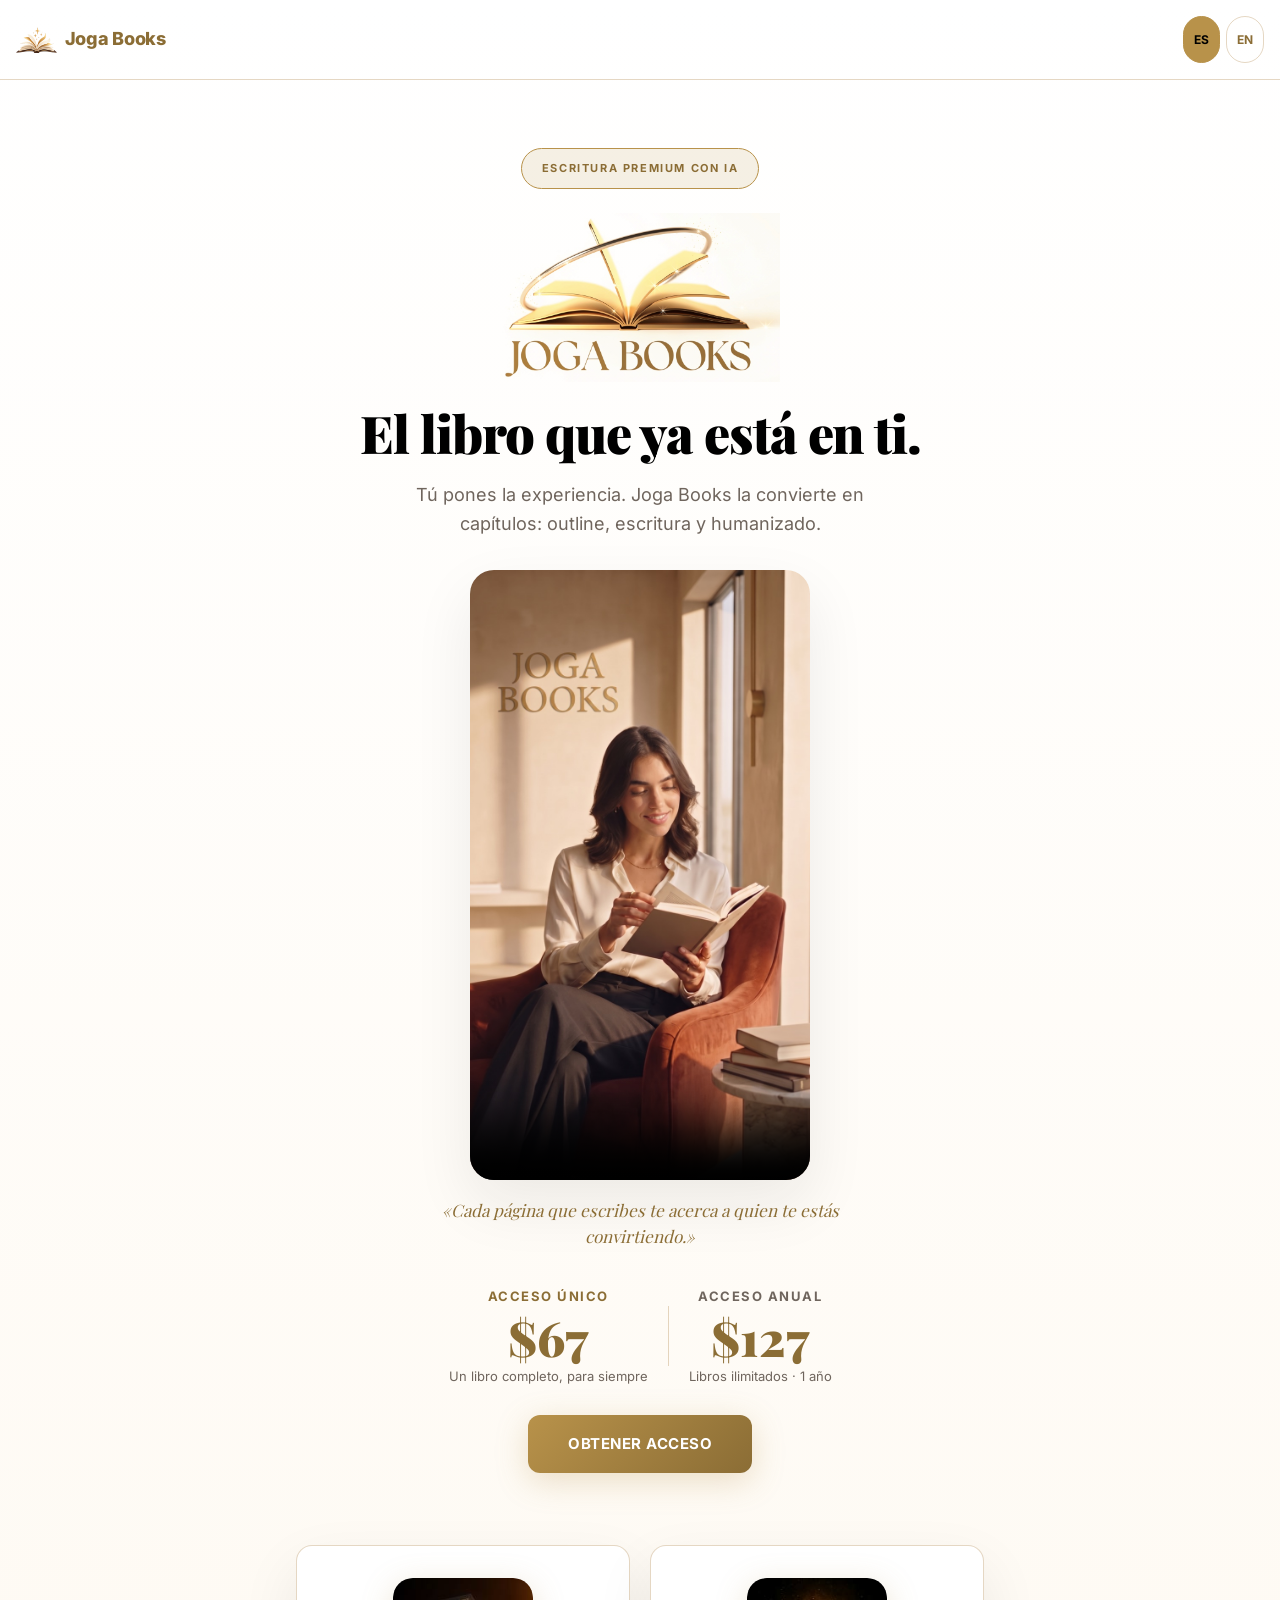
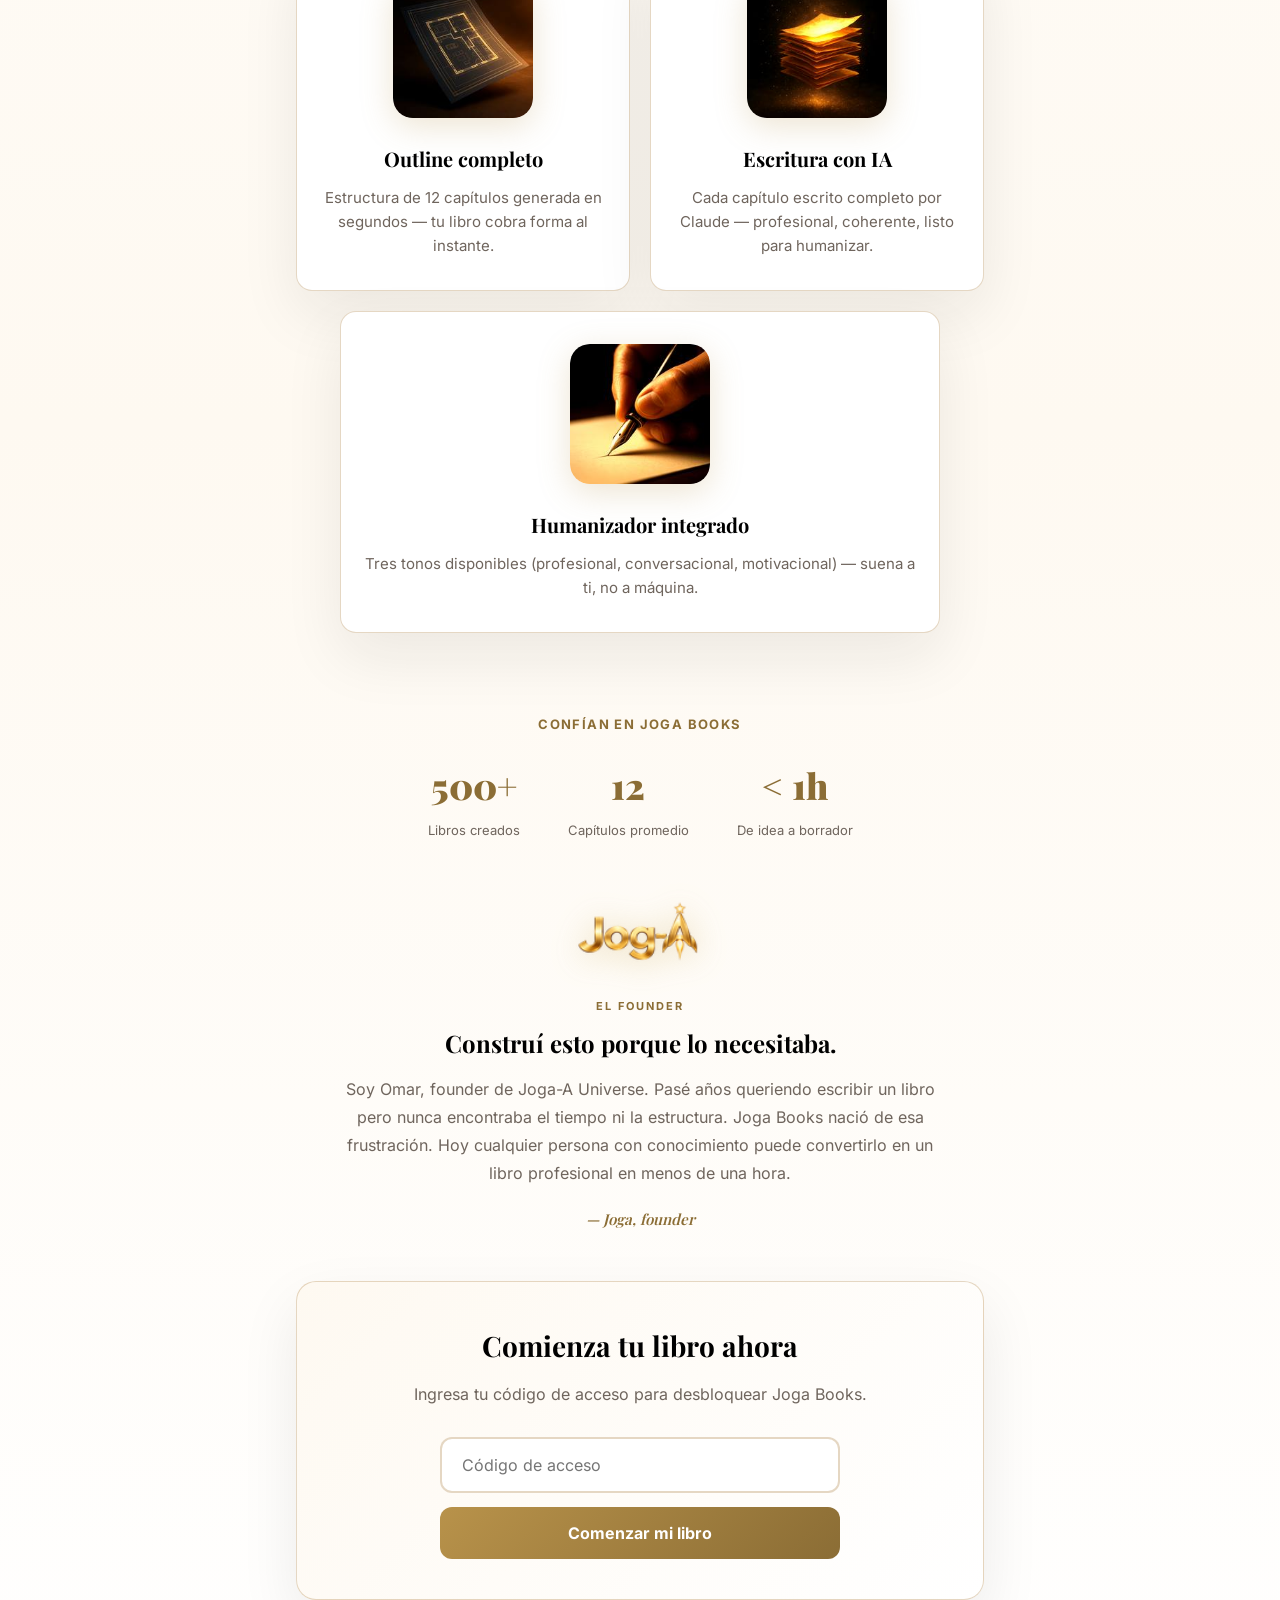
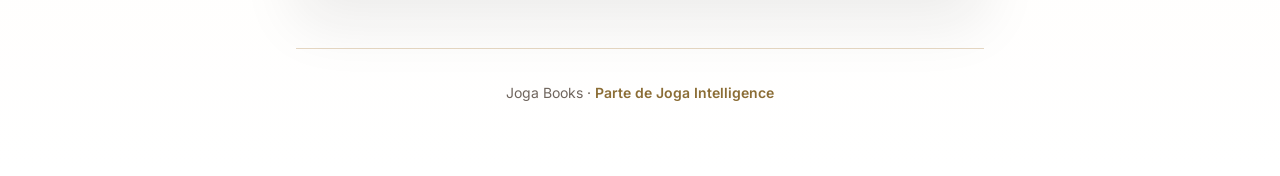
==== commit fc3b4052: "feat: logo Jog-A en sección founder / Jog-A logo in founder section" ====
--- a/index.html
+++ b/index.html
@@ -144,8 +144,8 @@
 
   <!-- FOUNDER SECTION -->
   <section style="max-width:640px;margin:0 auto 48px;padding:0 20px;text-align:center;">
-    <div style="width:80px;height:80px;border-radius:50%;overflow:hidden;margin:0 auto 20px;border:3px solid var(--accent);box-shadow:0 4px 20px rgba(184,146,74,.25);background:var(--accent-soft);display:flex;align-items:center;justify-content:center;font-size:32px;">
-      🏆
+    <div style="margin:0 auto 20px;text-align:center;">
+      <img src="[data-uri]" style="height:70px;width:auto;filter:drop-shadow(0 4px 16px rgba(201,168,76,.4));">
     </div>
     <p style="font-size:11px;font-weight:700;letter-spacing:2px;text-transform:uppercase;color:var(--accent-text);margin-bottom:12px;">El Founder</p>
     <h3 style="font-family:'Playfair Display',Georgia,serif;font-size:24px;font-weight:700;margin-bottom:16px;line-height:1.3;color:var(--text);">Construí esto porque lo necesitaba.</h3>
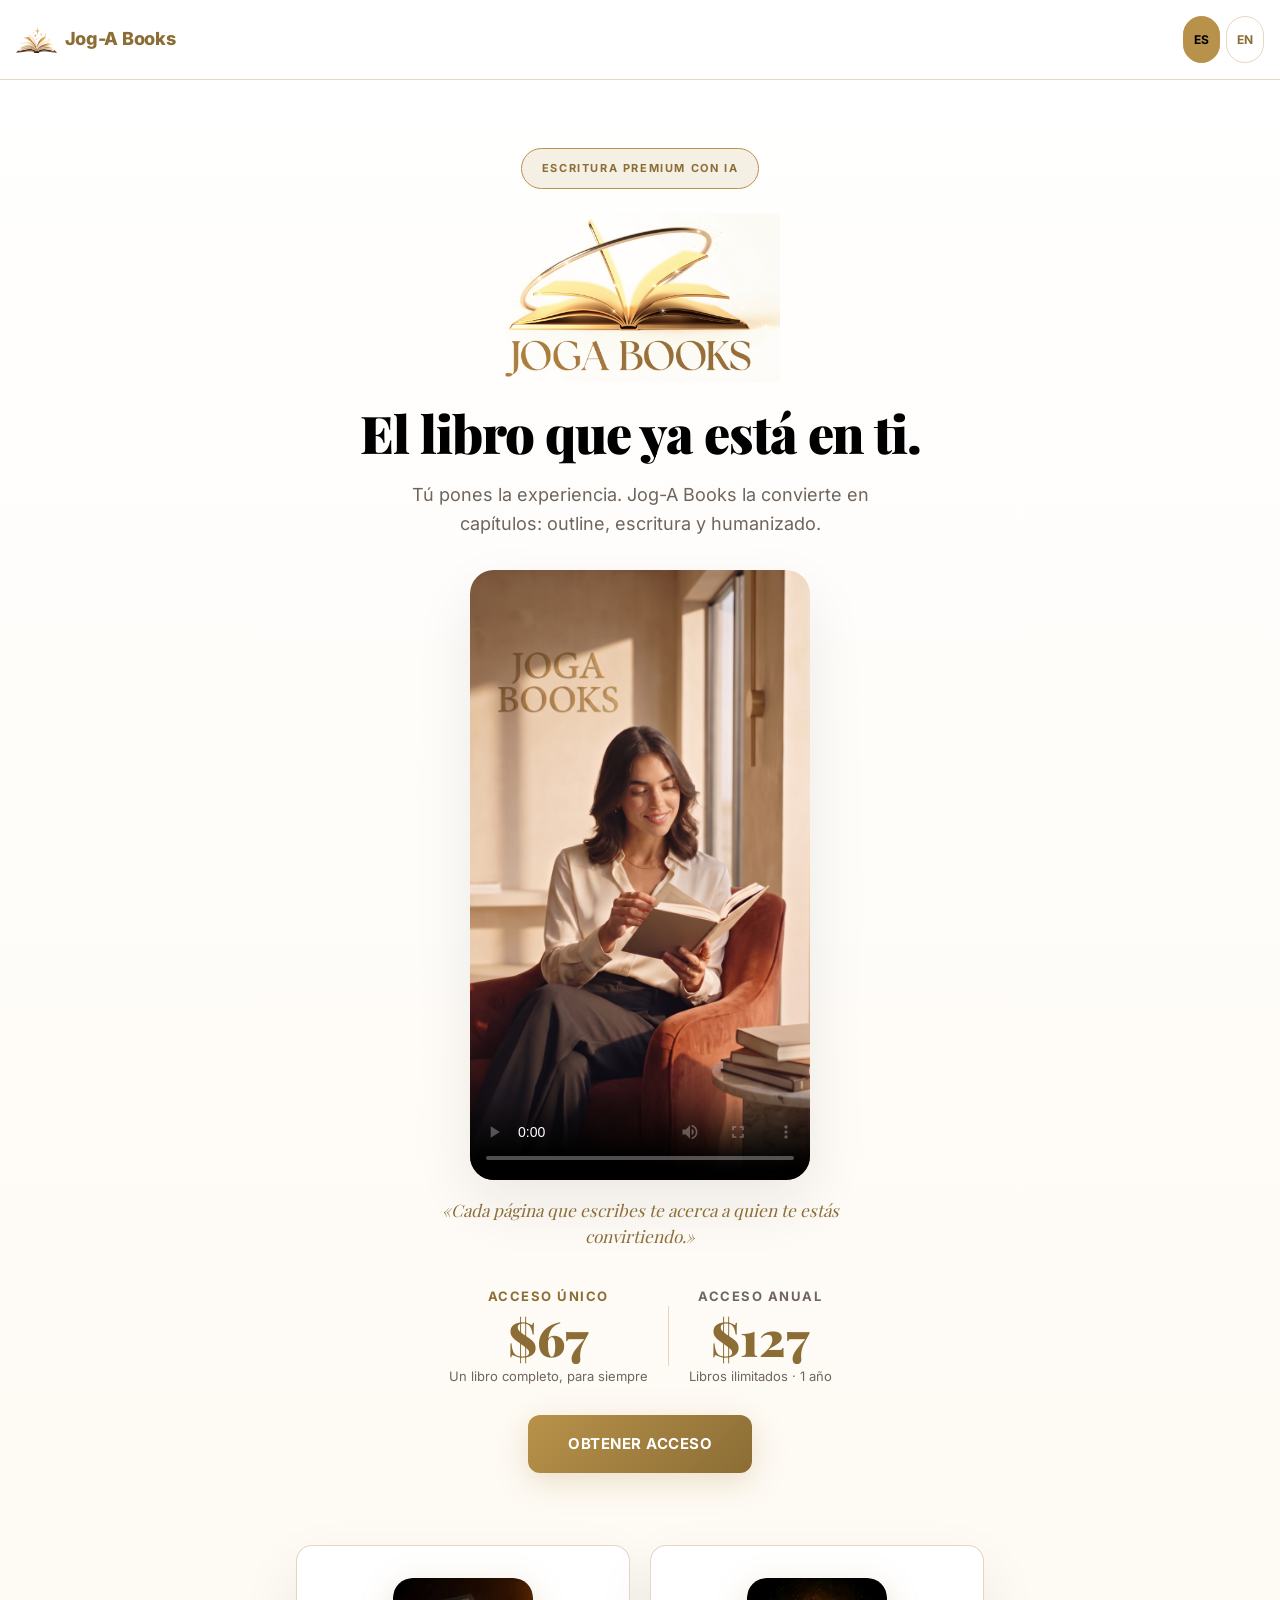
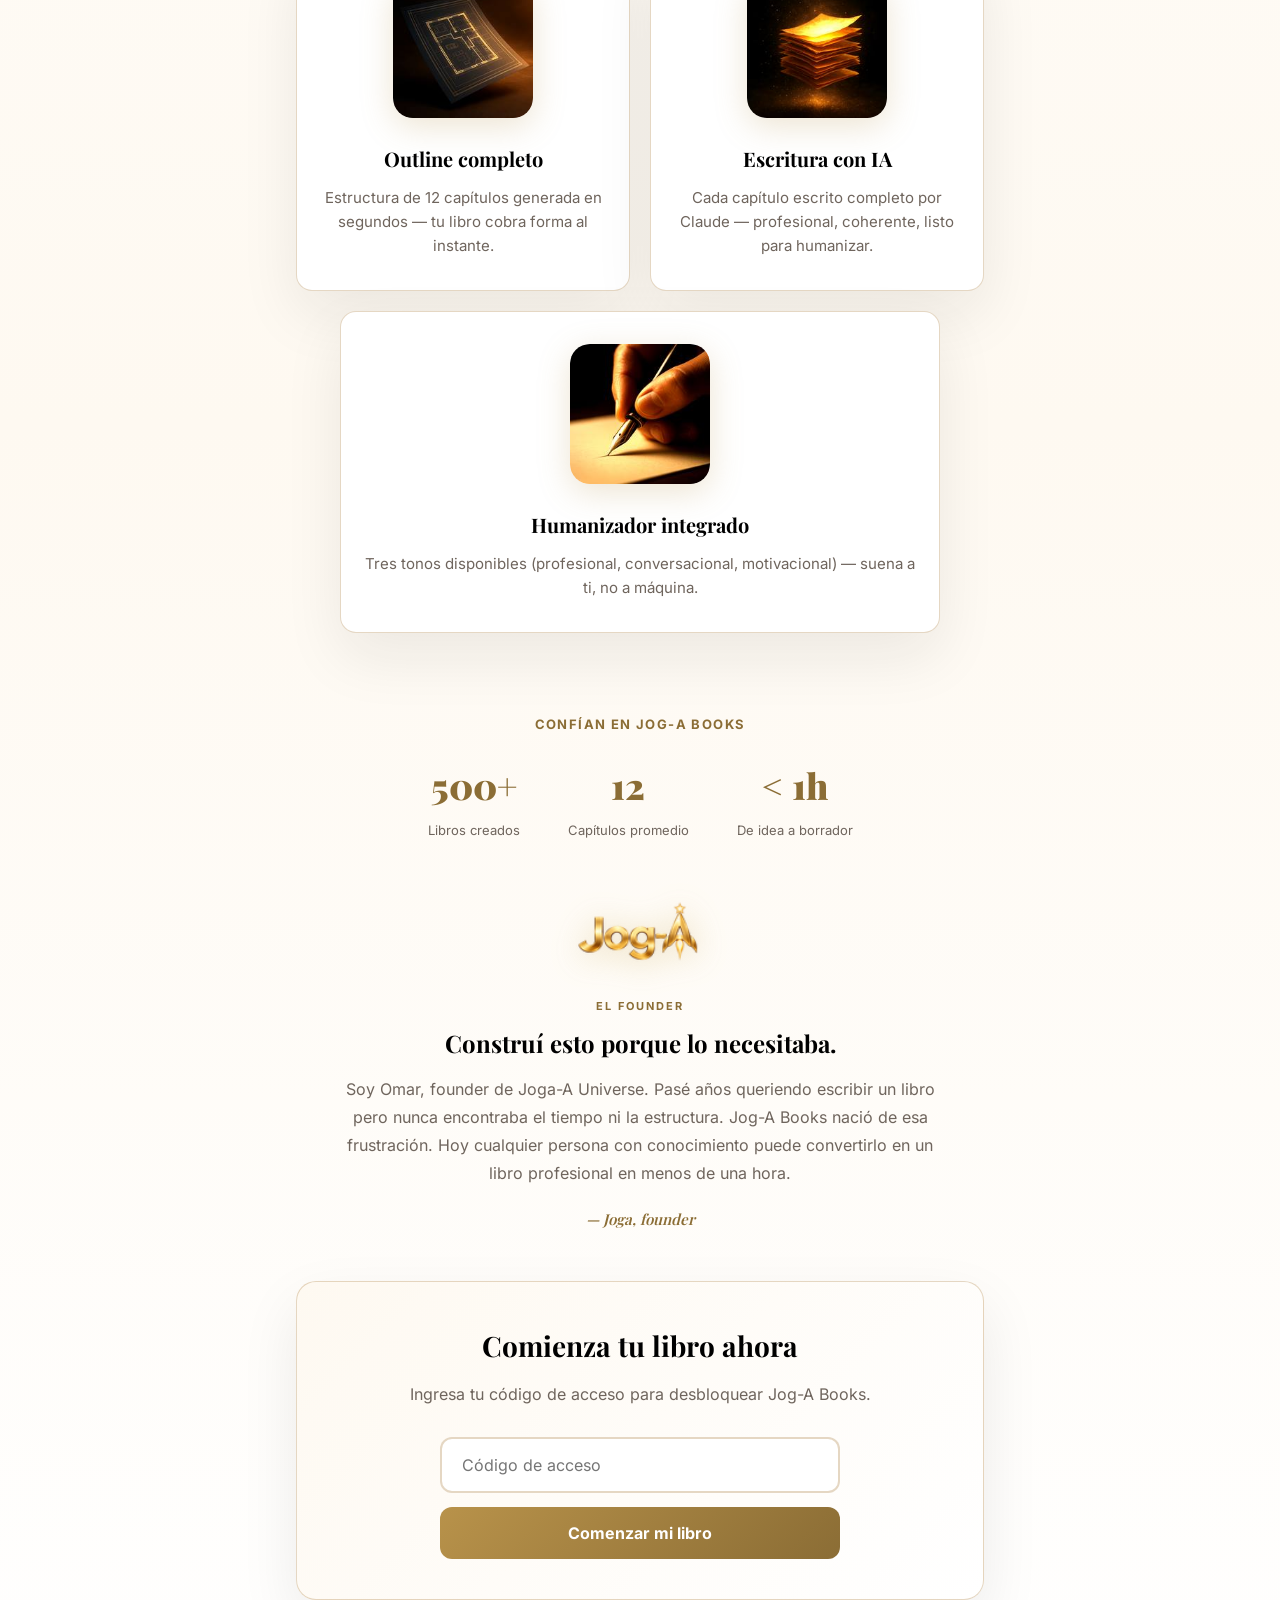
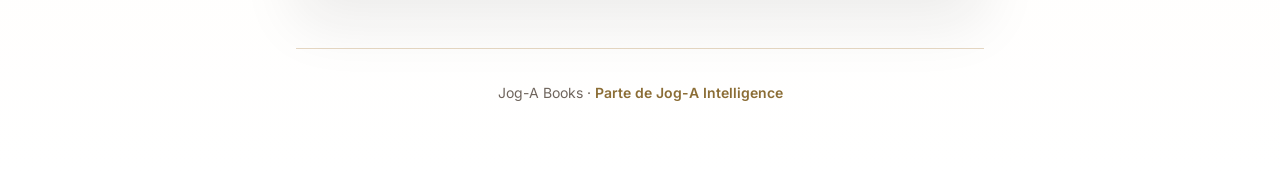
==== commit 9b08d17e: "fix: unifica el nombre de marca a "Jog-A" en textos visibles Reemplaza "Joga <Producto>" / "JOGA <PR" ====
--- a/index.html
+++ b/index.html
@@ -3,7 +3,7 @@
 <head>
 <meta charset="UTF-8">
 <meta name="viewport" content="width=device-width, initial-scale=1, viewport-fit=cover">
-<title>Joga Books</title>
+<title>Jog-A Books</title>
 <meta name="theme-color" content="#b8924a">
 <link rel="manifest" href="./assets/manifest.json">
 <link rel="icon" type="image/png" sizes="32x32" href="./assets/favicon-32.png">
@@ -60,7 +60,7 @@
 </head>
 <body>
 <header class="header">
-  <div class="logo"><img src="./assets/logo-mark.png" alt="" width="41" height="26"> Joga Books</div>
+  <div class="logo"><img src="./assets/logo-mark.png" alt="" width="41" height="26"> Jog-A Books</div>
   <div class="lang-switch">
     <button class="lang-btn" id="langEs" aria-label="Cambiar a español / Switch to Spanish">ES</button>
     <button class="lang-btn" id="langEn" aria-label="Cambiar a inglés / Switch to English">EN</button>
@@ -149,7 +149,7 @@
     </div>
     <p style="font-size:11px;font-weight:700;letter-spacing:2px;text-transform:uppercase;color:var(--accent-text);margin-bottom:12px;">El Founder</p>
     <h3 style="font-family:'Playfair Display',Georgia,serif;font-size:24px;font-weight:700;margin-bottom:16px;line-height:1.3;color:var(--text);">Construí esto porque lo necesitaba.</h3>
-    <p style="font-size:16px;line-height:1.75;color:var(--muted);margin-bottom:20px;">Soy Omar, founder de Joga-A Universe. Pasé años queriendo escribir un libro pero nunca encontraba el tiempo ni la estructura. Joga Books nació de esa frustración. Hoy cualquier persona con conocimiento puede convertirlo en un libro profesional en menos de una hora.</p>
+    <p style="font-size:16px;line-height:1.75;color:var(--muted);margin-bottom:20px;">Soy Omar, founder de Joga-A Universe. Pasé años queriendo escribir un libro pero nunca encontraba el tiempo ni la estructura. Jog-A Books nació de esa frustración. Hoy cualquier persona con conocimiento puede convertirlo en un libro profesional en menos de una hora.</p>
     <p style="font-size:15px;font-weight:600;color:var(--accent-text);font-family:'Playfair Display',Georgia,serif;font-style:italic;">— Joga, founder</p>
   </section>
 
@@ -179,11 +179,11 @@
 "use strict";
 var i18n = {
   es: {
-    title: "Joga Books",
+    title: "Jog-A Books",
     hero: { 
       badge: "Escritura premium con IA",
       title: "El libro que ya está en ti.",
-      subtitle: "Tú pones la experiencia. Joga Books la convierte en capítulos: outline, escritura y humanizado.",
+      subtitle: "Tú pones la experiencia. Jog-A Books la convierte en capítulos: outline, escritura y humanizado.",
       quote: "«Cada página que escribes te acerca a quien te estás convirtiendo.»"
     },
     features: { 
@@ -192,14 +192,14 @@
       f3: { title: "Humanizador integrado", desc: "Tres tonos disponibles (profesional, conversacional, motivacional) — suena a ti, no a máquina." }
     },
     proof: {
-      title: "Confían en Joga Books",
+      title: "Confían en Jog-A Books",
       stat1: { num: "500+", label: "Libros creados" },
       stat2: { num: "12", label: "Capítulos promedio" },
       stat3: { num: "< 1h", label: "De idea a borrador" }
     },
     access: { 
       title: "Comienza tu libro ahora",
-      desc: "Ingresa tu código de acceso para desbloquear Joga Books.",
+      desc: "Ingresa tu código de acceso para desbloquear Jog-A Books.",
       placeholder: "Código de acceso", 
       button: "Comenzar mi libro",
       invalid: "Código inválido. Verifica e intenta de nuevo.", 
@@ -215,22 +215,22 @@
       cta: "OBTENER ACCESO"
     },
     footer: { 
-      text: "Joga Books", 
-      link: "Parte de Joga Intelligence" 
+      text: "Jog-A Books", 
+      link: "Parte de Jog-A Intelligence" 
     },
     founder: {
       label: "El founder",
       title: "Construí esto porque lo necesitaba.",
-      text: "Soy José, founder de Joga-A Universe. Pasé años queriendo escribir un libro pero nunca encontraba el tiempo ni la estructura. Joga Books nació de esa frustración. Hoy cualquier persona con conocimiento y experiencia puede convertirlo en un libro profesional en menos de una hora.",
+      text: "Soy José, founder de Joga-A Universe. Pasé años queriendo escribir un libro pero nunca encontraba el tiempo ni la estructura. Jog-A Books nació de esa frustración. Hoy cualquier persona con conocimiento y experiencia puede convertirlo en un libro profesional en menos de una hora.",
       sig: "— Joga, founder"
     }
   },
   en: {
-    title: "Joga Books",
+    title: "Jog-A Books",
     hero: { 
       badge: "Premium AI writing",
       title: "The book already within you.",
-      subtitle: "You bring the expertise. Joga Books turns it into chapters: outline, writing, and humanizing.",
+      subtitle: "You bring the expertise. Jog-A Books turns it into chapters: outline, writing, and humanizing.",
       quote: "“Every page you write brings you closer to who you're becoming.”"
     },
     features: { 
@@ -246,7 +246,7 @@
     },
     access: { 
       title: "Start your book now",
-      desc: "Enter your access code to unlock Joga Books.",
+      desc: "Enter your access code to unlock Jog-A Books.",
       placeholder: "Access code", 
       button: "Start my book",
       invalid: "Invalid code. Check it and try again.", 
@@ -262,13 +262,13 @@
       cta: "GET ACCESS"
     },
     footer: { 
-      text: "Joga Books", 
-      link: "Part of Joga Intelligence" 
+      text: "Jog-A Books", 
+      link: "Part of Jog-A Intelligence" 
     },
     founder: {
       label: "The founder",
       title: "I built this because I needed it.",
-      text: "I'm José, founder of Joga-A Universe. I spent years wanting to write a book but never found the time or structure. Joga Books was born from that frustration. Today anyone with knowledge and experience can turn it into a professional book in under an hour.",
+      text: "I'm José, founder of Joga-A Universe. I spent years wanting to write a book but never found the time or structure. Jog-A Books was born from that frustration. Today anyone with knowledge and experience can turn it into a professional book in under an hour.",
       sig: "— Joga, founder"
     }
   }
